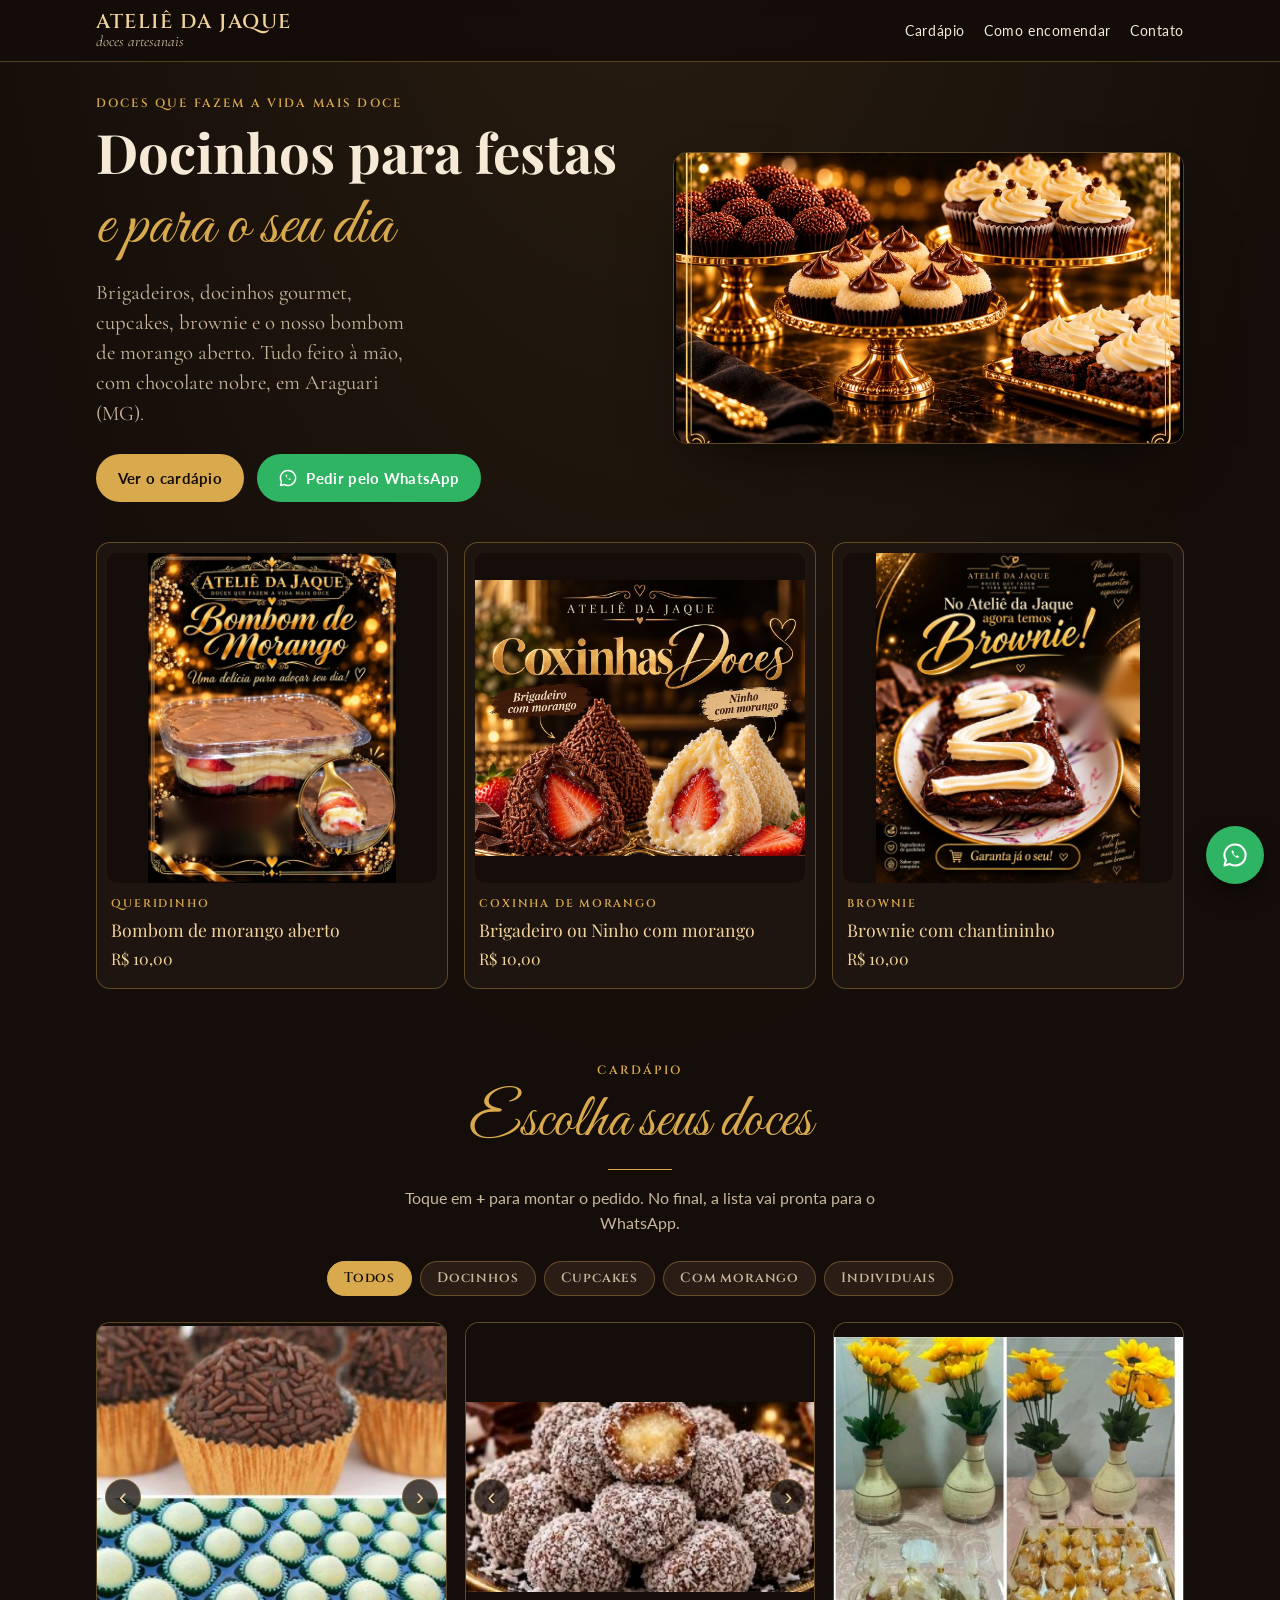
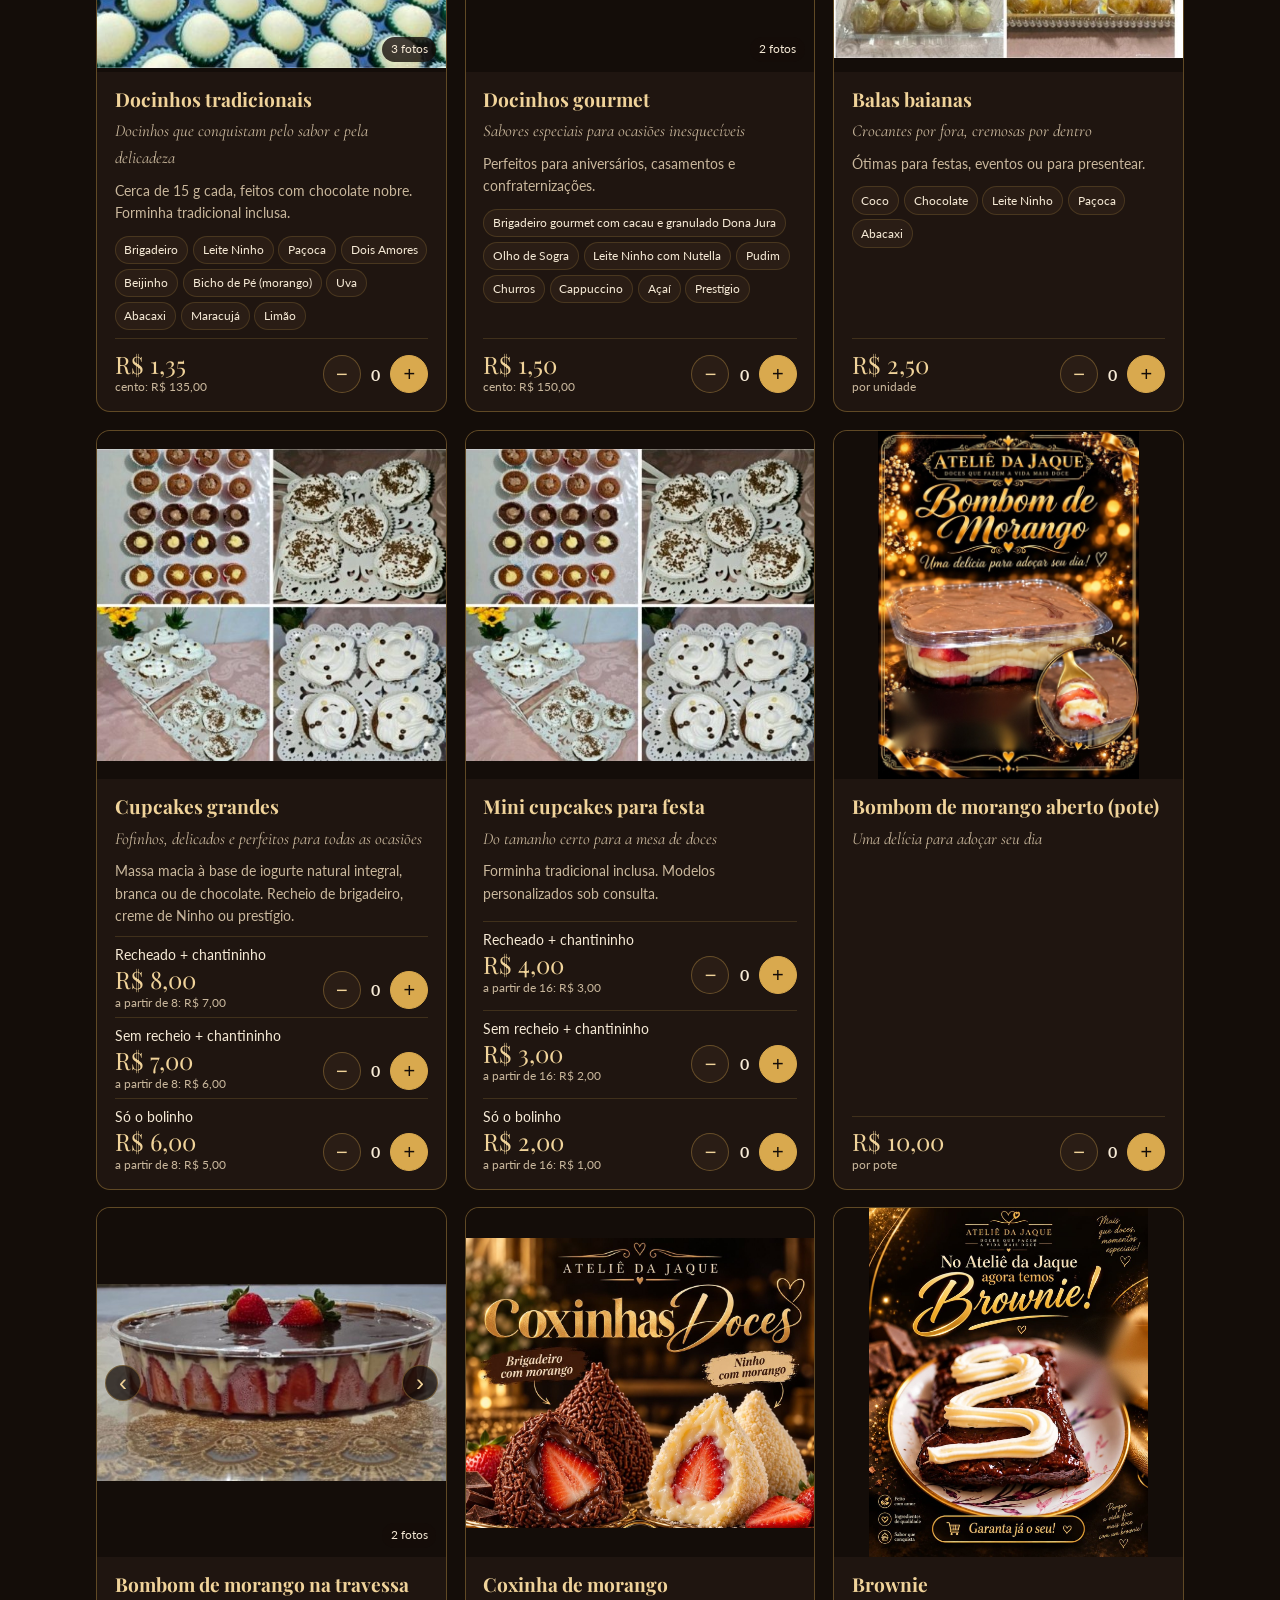
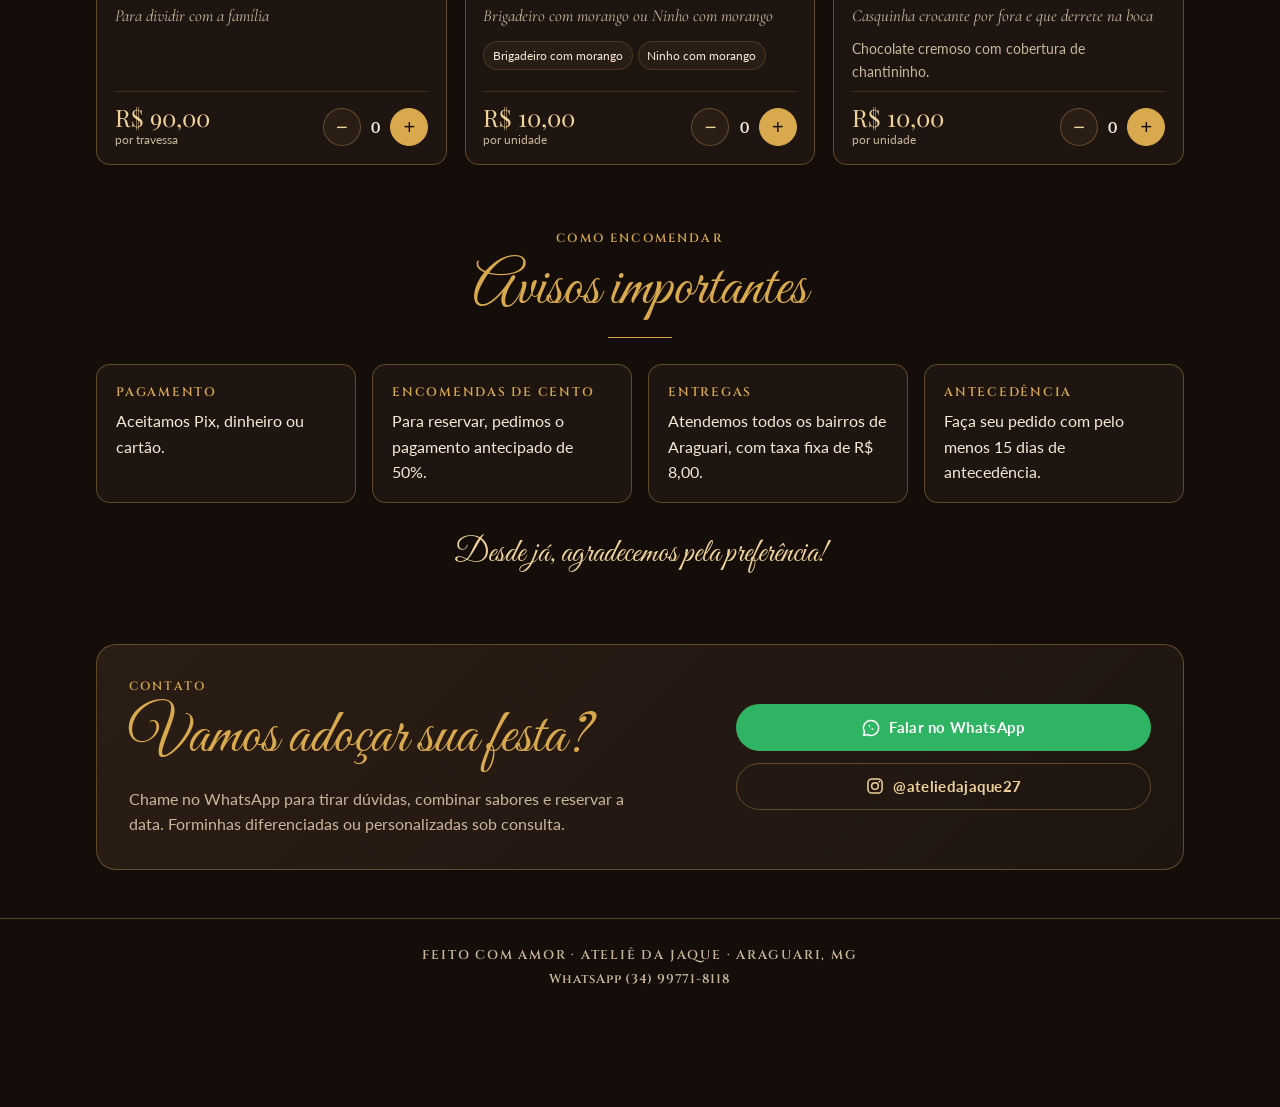
==== index.html @ 1ba399cf "Tira os preços das artes e usa letras no estilo do cardápio Co-Authored-By: Claude Opus 5.5 <noreply" ====
<!doctype html>
<html lang="pt-BR">
<head>
<meta charset="utf-8">
<meta name="viewport" content="width=device-width, initial-scale=1, viewport-fit=cover">
<title>Ateliê da Jaque | Docinhos para festa em Araguari, cupcakes e bombom de morango</title>
<meta name="claude:viewport-fit-sides" content="cover">
<meta name="description" content="Ateliê da Jaque, em Araguari (MG): docinhos para festas e individuais, docinhos gourmet, cupcakes, brownie, coxinha de morango e bombom de morango aberto. Veja o cardápio com preços e encomende pelo WhatsApp.">
<meta name="keywords" content="docinhos para festa, brigadeiro, docinhos gourmet, cupcake, brownie, bombom de morango aberto, coxinha de morango, bala baiana, encomenda de doces, doces Araguari, docinhos Araguari, confeitaria Araguari">
<meta name="theme-color" content="#140d09">
<link rel="canonical" href="https://ateliedajaque.github.io/">
<meta property="og:type" content="website">
<meta property="og:locale" content="pt_BR">
<meta property="og:site_name" content="Ateliê da Jaque">
<meta property="og:title" content="Ateliê da Jaque · Doces que fazem a vida mais doce">
<meta property="og:description" content="Docinhos para festas, cupcakes, brownie e bombom de morango aberto. Veja o cardápio e peça pelo WhatsApp.">
<meta property="og:url" content="https://ateliedajaque.github.io/">
<meta property="og:image" content="https://ateliedajaque.github.io/img/og-ateliedajaque.jpg">
<meta property="og:image:width" content="1200">
<meta property="og:image:height" content="630">
<meta name="twitter:card" content="summary_large_image">
<script type="application/ld+json">
{
  "@context": "https://schema.org",
  "@type": "Bakery",
  "name": "Ateliê da Jaque",
  "slogan": "Doces que fazem a vida mais doce",
  "description": "Docinhos para festas e individuais, cupcakes, brownie, coxinha de morango e bombom de morango aberto.",
  "url": "https://ateliedajaque.github.io/",
  "image": "https://ateliedajaque.github.io/img/og-ateliedajaque.jpg",
  "sameAs": ["https://www.instagram.com/ateliedajaque27/"],
  "priceRange": "R$",
  "paymentAccepted": "Pix, dinheiro, cartão",
  "servesCuisine": "Confeitaria",
  "telephone": "+55 34 99771-8118",
  "address": { "@type": "PostalAddress", "addressLocality": "Araguari", "addressRegion": "MG", "addressCountry": "BR" },
  "areaServed": "Araguari - MG",
  "hasMenu": "https://ateliedajaque.github.io/#cardapio"
}
</script>
<link rel="preconnect" href="https://fonts.googleapis.com">
<link rel="preconnect" href="https://fonts.gstatic.com" crossorigin>
<link rel="stylesheet" href="https://fonts.googleapis.com/css2?family=Cinzel:wght@500;600;700&family=Great+Vibes&family=Playfair+Display:wght@600;700&family=Cormorant+Garamond:ital,wght@0,500;1,500&family=Lato:wght@400;700&display=swap">
<link rel="stylesheet" href="css/estilo.css">
</head>
<body>

<header class="topo">
  <div class="topo-in">
    <a class="marca" href="#inicio" aria-label="Ateliê da Jaque, início">
      <span class="marca-nome">Ateliê da Jaque</span>
      <span class="marca-sub">doces artesanais</span>
    </a>
    <nav class="menu" aria-label="Principal">
      <a href="#cardapio">Cardápio</a>
      <a href="#como-encomendar">Como encomendar</a>
      <a href="#contato">Contato</a>
    </nav>
  </div>
</header>

<main id="inicio">

  <section class="hero">
    <img class="hero-foto" src="img/hero-mesa-doces.jpg" alt="Mesa de doces com brigadeiros, docinhos de Ninho com Nutella, cupcakes e brownies" width="1000" height="570">
    <div class="hero-texto">
      <p class="sobre-titulo">Doces que fazem a vida mais doce</p>
      <h1>Docinhos para festas <span class="script">e para o seu dia</span></h1>
      <p class="hero-lead">Brigadeiros, docinhos gourmet, cupcakes, brownie e o nosso bombom de morango aberto. Tudo feito à mão, com chocolate nobre, em Araguari (MG).</p>
      <div class="acoes">
        <a class="btn btn-ouro" href="#cardapio">Ver o cardápio</a>
        <a class="btn btn-zap js-zap" href="#contato" data-msg="Olá, Jaque! Vim pelo site e quero fazer uma encomenda.">
          <svg aria-hidden="true" viewBox="0 0 24 24" class="ic"><path d="M12 3a9 9 0 0 0-7.8 13.5L3 21l4.6-1.2A9 9 0 1 0 12 3Z" fill="none" stroke="currentColor" stroke-width="1.8" stroke-linejoin="round"/><path d="M9 8.5c.3 2.6 2.6 5.2 5.4 6l1.2-1.2-1.8-1-1 .8c-1-.5-1.9-1.4-2.4-2.4l.8-1-1-1.8L9 8.5Z" fill="currentColor"/></svg>
          Pedir pelo WhatsApp
        </a>
      </div>
    </div>
  </section>

  <section class="destaques" aria-label="Destaques">
    <a class="destaque" href="#p-bombom-morango-pote">
      <img src="img/cardapio/bombom-pote.jpg" alt="Bombom de morango aberto no pote" loading="lazy" width="1080" height="1439">
      <span class="destaque-tag">Queridinho</span>
      <span class="destaque-nome">Bombom de morango aberto</span>
      <span class="destaque-preco">R$ 10,00</span>
    </a>
    <a class="destaque" href="#p-coxinha-doce">
      <img src="img/cardapio/coxinhas.jpg" alt="Coxinhas de morango de brigadeiro e de Ninho" loading="lazy" width="1100" height="1375">
      <span class="destaque-tag">Coxinha de morango</span>
      <span class="destaque-nome">Brigadeiro ou Ninho com morango</span>
      <span class="destaque-preco">R$ 10,00</span>
    </a>
    <a class="destaque" href="#p-brownie">
      <img src="img/cardapio/brownie.jpg" alt="Brownie com cobertura de chantininho" loading="lazy" width="1122" height="1402">
      <span class="destaque-tag">Brownie</span>
      <span class="destaque-nome">Brownie com chantininho</span>
      <span class="destaque-preco">R$ 10,00</span>
    </a>
  </section>

  <section class="secao" id="cardapio" aria-labelledby="t-cardapio">
    <div class="secao-cab">
      <p class="sobre-titulo">Cardápio</p>
      <h2 id="t-cardapio">Escolha seus doces</h2>
      <p class="secao-lead">Toque em <b>+</b> para montar o pedido. No final, a lista vai pronta para o WhatsApp.</p>
    </div>
    <div class="filtros" role="tablist" aria-label="Categorias do cardápio" id="filtros"></div>
    <div class="grade" id="grade">
      <noscript><p>Ative o JavaScript para ver o cardápio, ou chame a gente no Instagram @ateliedajaque27.</p></noscript>
    </div>
  </section>

  <section class="secao secao-avisos" id="como-encomendar" aria-labelledby="t-avisos">
    <div class="secao-cab">
      <p class="sobre-titulo">Como encomendar</p>
      <h2 id="t-avisos">Avisos importantes</h2>
    </div>
    <dl class="avisos" id="avisos"></dl>
    <p class="obrigado">Desde já, agradecemos pela preferência!</p>
  </section>

  <section class="secao secao-contato" id="contato" aria-labelledby="t-contato">
    <div class="contato-in">
      <div>
        <p class="sobre-titulo">Contato</p>
        <h2 id="t-contato">Vamos adoçar sua festa?</h2>
        <p class="secao-lead">Chame no WhatsApp para tirar dúvidas, combinar sabores e reservar a data. Forminhas diferenciadas ou personalizadas sob consulta.</p>
      </div>
      <div class="contato-botoes">
        <a class="btn btn-zap js-zap" href="#contato" data-msg="Olá, Jaque! Vim pelo site e gostaria de mais informações.">
          <svg aria-hidden="true" viewBox="0 0 24 24" class="ic"><path d="M12 3a9 9 0 0 0-7.8 13.5L3 21l4.6-1.2A9 9 0 1 0 12 3Z" fill="none" stroke="currentColor" stroke-width="1.8" stroke-linejoin="round"/><path d="M9 8.5c.3 2.6 2.6 5.2 5.4 6l1.2-1.2-1.8-1-1 .8c-1-.5-1.9-1.4-2.4-2.4l.8-1-1-1.8L9 8.5Z" fill="currentColor"/></svg>
          Falar no WhatsApp
        </a>
        <a class="btn btn-linha" href="https://www.instagram.com/ateliedajaque27/" target="_blank" rel="noopener">
          <svg aria-hidden="true" viewBox="0 0 24 24" class="ic"><rect x="3.5" y="3.5" width="17" height="17" rx="5" fill="none" stroke="currentColor" stroke-width="1.8"/><circle cx="12" cy="12" r="4" fill="none" stroke="currentColor" stroke-width="1.8"/><circle cx="17.2" cy="6.8" r="1.1" fill="currentColor"/></svg>
          @ateliedajaque27
        </a>
      </div>
    </div>
  </section>

</main>

<footer class="rodape">
  <p>Feito com amor · Ateliê da Jaque · Araguari, MG</p>
  <p class="rodape-zap">WhatsApp (34) 99771-8118</p>
</footer>

<!-- Barra do pedido -->
<div class="sacola" id="sacola" hidden>
  <button class="sacola-resumo" id="sacola-abrir" type="button" aria-expanded="false" aria-controls="sacola-painel">
    <span id="sacola-qtd">0 itens</span>
    <span class="sacola-total" id="sacola-total">R$ 0,00</span>
    <span class="sacola-ver">Ver pedido</span>
  </button>
  <div class="sacola-painel" id="sacola-painel" hidden>
    <ul class="sacola-lista" id="sacola-lista"></ul>
    <label class="campo" for="pedido-data">Data da festa ou da entrega
      <input id="pedido-data" type="date">
    </label>
    <label class="campo" for="pedido-obs">Sabores e observações
      <textarea id="pedido-obs" rows="3" placeholder="Ex.: 50 brigadeiros e 50 beijinhos, entrega no bairro..."></textarea>
    </label>
    <label class="check" for="pedido-entrega"><input id="pedido-entrega" type="checkbox" checked> Quero entrega (taxa fixa de R$ 8,00)</label>
    <p class="sacola-nota">Valor estimado. A Jaque confirma o total e a data pelo WhatsApp.</p>
    <div class="sacola-acoes">
      <button class="btn btn-linha" id="sacola-limpar" type="button">Limpar</button>
      <a class="btn btn-zap" id="sacola-enviar" href="#contato" target="_blank" rel="noopener">Enviar pedido no WhatsApp</a>
    </div>
  </div>
</div>

<a class="zap-flutuante js-zap" href="#contato" data-msg="Olá, Jaque! Vim pelo site." aria-label="Falar no WhatsApp">
  <svg aria-hidden="true" viewBox="0 0 24 24"><path d="M12 3a9 9 0 0 0-7.8 13.5L3 21l4.6-1.2A9 9 0 1 0 12 3Z" fill="none" stroke="currentColor" stroke-width="1.8" stroke-linejoin="round"/><path d="M9 8.5c.3 2.6 2.6 5.2 5.4 6l1.2-1.2-1.8-1-1 .8c-1-.5-1.9-1.4-2.4-2.4l.8-1-1-1.8L9 8.5Z" fill="currentColor"/></svg>
</a>

<script src="js/cardapio.js"></script>
<script src="js/app.js"></script>
</body>
</html>
---- css/estilo.css ----
/* Ateliê da Jaque
   Layout: vitrine escura de confeitaria, ouro sobre chocolate, como o cardápio impresso.
   Visual único (escuro) por escolha da marca. */
:root {
  --chocolate: #140d09;
  --cacau: #1f1510;
  --cacau-2: #2a1d15;
  --ouro: #d9a94e;
  --ouro-claro: #f0d39a;
  --creme: #f6ead6;
  --creme-2: #c9b79c;
  --linha: rgba(217, 169, 78, .35);
  --zap: #2fb463;
  --zap-escuro: #0e3b20;

  --f-titulo: "Playfair Display", Georgia, "Times New Roman", serif;
  --f-frase: "Cormorant Garamond", Georgia, serif;
  --f-texto: "Lato", "Segoe UI", system-ui, sans-serif;
  --f-marca: "Cinzel", "Times New Roman", serif;
  --f-script: "Great Vibes", "Brush Script MT", cursive;

  --raio: 14px;
  --largura: 1120px;
  color-scheme: dark;
}

* { box-sizing: border-box; }
[hidden] { display: none !important; }
html { scroll-behavior: smooth; scroll-padding-top: 76px; }
@media (prefers-reduced-motion: reduce) { html { scroll-behavior: auto; } * { transition: none !important; } }

body {
  margin: 0;
  background: var(--chocolate);
  background-image: radial-gradient(ellipse 80% 50% at 50% -10%, rgba(217,169,78,.12), transparent 70%);
  color: var(--creme);
  font-family: var(--f-texto);
  font-size: 16px;
  line-height: 1.6;
  padding-bottom: 90px;
}
img { max-width: 100%; height: auto; display: block; }
a { color: var(--ouro-claro); }
:focus-visible { outline: 2px solid var(--ouro); outline-offset: 3px; border-radius: 6px; }
h1, h2, h3 { font-family: var(--f-titulo); font-weight: 700; line-height: 1.15; text-wrap: balance; margin: 0; color: var(--creme); }

.sobre-titulo {
  margin: 0 0 .5rem;
  font-size: .75rem; font-weight: 700; letter-spacing: .18em; text-transform: uppercase;
  color: var(--ouro);
}

/* topo */
body::before { content: ""; position: fixed; inset: 0 0 auto; height: env(safe-area-inset-top, 0px); z-index: 30; background: var(--chocolate); }
.topo {
  position: sticky; top: env(safe-area-inset-top, 0px); z-index: 20;
  background: rgba(20, 13, 9, .92);
  backdrop-filter: blur(8px);
  border-bottom: 1px solid var(--linha);
}
.topo-in {
  max-width: var(--largura); margin: 0 auto;
  padding-block: .7rem;
  padding-left: max(16px, env(safe-area-inset-left, 0px));
  padding-right: max(16px, env(safe-area-inset-right, 0px));
  display: flex; align-items: center; justify-content: space-between; gap: 1rem; flex-wrap: wrap;
}
.marca { text-decoration: none; display: flex; flex-direction: column; line-height: 1.1; }
.marca-nome { font-family: var(--f-marca); font-weight: 600; font-size: 1.25rem; color: var(--ouro-claro); letter-spacing: .08em; text-transform: uppercase; }
.marca-sub { font-family: var(--f-frase); font-style: italic; font-size: .95rem; color: var(--creme-2); }
.menu { display: flex; gap: 1.2rem; flex-wrap: wrap; }
.menu a { color: var(--creme); text-decoration: none; font-size: .9rem; letter-spacing: .04em; }
.menu a:hover { color: var(--ouro); }
@media (max-width: 560px) { .menu a[href="#como-encomendar"] { display: none; } }

/* hero */
.hero {
  max-width: var(--largura); margin: 0 auto;
  padding-block: 2rem 1rem;
  padding-left: max(16px, env(safe-area-inset-left, 0px));
  padding-right: max(16px, env(safe-area-inset-right, 0px));
  display: grid; grid-template-columns: 1.05fr 1fr; gap: 2.5rem; align-items: center;
}
.hero-foto {
  width: 100%; height: auto;
  border-radius: var(--raio); border: 1px solid var(--linha);
  box-shadow: 0 30px 60px -30px rgba(0,0,0,.8);
  order: 2;
}
.hero-texto { min-width: 0; }
.hero h1 { font-size: clamp(2rem, 4.6vw, 3.4rem); margin-bottom: 1rem; }
.hero-lead { font-family: var(--f-frase); font-size: 1.3rem; line-height: 1.45; color: var(--creme-2); max-width: 32ch; margin: 0 0 1.6rem; }
.acoes { display: flex; gap: .8rem; flex-wrap: wrap; }
@media (max-width: 820px) {
  .hero { grid-template-columns: 1fr; gap: 1.4rem; padding-top: 1.2rem; }
  .hero-foto { order: 0; }
}

/* botões */
.btn {
  display: inline-flex; align-items: center; justify-content: center; gap: .5rem;
  padding: .8rem 1.3rem; border-radius: 999px;
  font: 700 .95rem/1 var(--f-texto); letter-spacing: .02em;
  text-decoration: none; cursor: pointer; border: 1px solid transparent;
  transition: transform .15s ease, background .15s ease;
}
.btn:hover { transform: translateY(-1px); }
.btn-ouro { background: var(--ouro); color: var(--chocolate); }
.btn-ouro:hover { background: var(--ouro-claro); }
.btn-zap { background: var(--zap); color: #fff; }
.btn-zap:hover { background: #38c56f; }
.btn-linha { background: transparent; color: var(--ouro-claro); border-color: var(--linha); }
.btn-linha:hover { border-color: var(--ouro); }
.ic { width: 20px; height: 20px; flex: none; }

/* destaques */
.destaques {
  max-width: var(--largura); margin: 0 auto;
  padding-block: 1.5rem;
  padding-left: max(16px, env(safe-area-inset-left, 0px));
  padding-right: max(16px, env(safe-area-inset-right, 0px));
  display: grid; grid-template-columns: repeat(3, 1fr); gap: 1rem;
}
.destaque {
  position: relative; display: grid; grid-template-rows: auto auto auto auto; gap: .15rem;
  text-decoration: none; color: var(--creme);
  background: var(--cacau); border: 1px solid var(--linha); border-radius: var(--raio);
  padding: .6rem .6rem 1rem; overflow: hidden;
}
.destaque img { width: 100%; aspect-ratio: 1 / 1; object-fit: contain; background: var(--chocolate); border-radius: 10px; margin-bottom: .6rem; }
.destaque-tag { font-size: .7rem; font-weight: 700; letter-spacing: .16em; text-transform: uppercase; color: var(--ouro); padding-inline: .3rem; }
.destaque-nome { font-family: var(--f-titulo); font-size: 1.1rem; padding-inline: .3rem; }
.destaque-preco { font-family: var(--f-titulo); color: var(--ouro-claro); padding-inline: .3rem; font-variant-numeric: tabular-nums; }
.destaque:hover { border-color: var(--ouro); }
@media (max-width: 760px) {
  .destaques { grid-template-columns: none; grid-auto-flow: column; grid-auto-columns: 78%; overflow-x: auto; scroll-snap-type: x mandatory; }
  .destaque { scroll-snap-align: start; }
}

/* seções */
.secao {
  max-width: var(--largura); margin: 0 auto;
  padding-block: 3rem 1rem;
  padding-left: max(16px, env(safe-area-inset-left, 0px));
  padding-right: max(16px, env(safe-area-inset-right, 0px));
}
.secao-cab { text-align: center; margin-bottom: 1.6rem; }
.secao h2 { font-size: clamp(1.7rem, 3.4vw, 2.4rem); }
.secao-cab h2::after { content: ""; display: block; width: 64px; height: 1px; margin: .9rem auto 0; background: var(--ouro); }
.secao-lead { color: var(--creme-2); max-width: 56ch; margin: .9rem auto 0; }

/* filtros */
.filtros { display: flex; gap: .5rem; flex-wrap: wrap; justify-content: center; margin-bottom: 1.6rem; }
.filtro {
  font: 700 .85rem/1 var(--f-texto); letter-spacing: .06em;
  padding: .6rem 1rem; border-radius: 999px; cursor: pointer;
  background: var(--cacau-2); color: var(--creme-2); border: 1px solid var(--linha);
}
.filtro[aria-selected="true"] { background: var(--ouro); color: var(--chocolate); border-color: var(--ouro); }

/* grade de produtos */
.grade { display: grid; grid-template-columns: repeat(auto-fill, minmax(min(100%, 300px), 1fr)); gap: 1.1rem; }
.produto {
  display: flex; flex-direction: column;
  background: var(--cacau); border: 1px solid var(--linha); border-radius: var(--raio);
  overflow: hidden; min-width: 0;
}
.produto-foto { position: relative; }
.galeria { display: flex; overflow-x: auto; scroll-snap-type: x mandatory; scrollbar-width: none; background: var(--chocolate); }
.galeria::-webkit-scrollbar { display: none; }
.galeria img { flex: 0 0 100%; width: 100%; aspect-ratio: 1 / 1; object-fit: contain; scroll-snap-align: center; }
.seta {
  position: absolute; top: 50%; transform: translateY(-50%);
  width: 36px; height: 36px; border-radius: 50%; border: 1px solid var(--linha);
  background: rgba(20,13,9,.75); color: var(--ouro-claro); font-size: 1.5rem; line-height: 1; cursor: pointer;
}
.seta-ant { left: .5rem; } .seta-prox { right: .5rem; }
.contador { position: absolute; bottom: .6rem; right: .6rem; background: rgba(20,13,9,.8); color: var(--creme); font-size: .72rem; padding: .2rem .55rem; border-radius: 999px; }
.selo {
  position: absolute; top: .7rem; left: .7rem;
  background: var(--ouro); color: var(--chocolate);
  font-size: .68rem; font-weight: 700; letter-spacing: .14em; text-transform: uppercase;
  padding: .3rem .6rem; border-radius: 999px;
}
.produto-corpo { padding: 1rem 1.1rem 1.1rem; display: flex; flex-direction: column; gap: .5rem; flex: 1; }
.produto h3 { font-size: 1.2rem; }
.produto-frase { font-family: var(--f-frase); font-style: italic; font-size: 1.05rem; color: var(--creme-2); margin: 0; }
.produto-info { font-size: .88rem; color: var(--creme-2); margin: 0; }
.sabores { display: flex; flex-wrap: wrap; gap: .3rem; margin: .2rem 0 0; padding: 0; list-style: none; }
.sabores li { font-size: .78rem; padding: .2rem .55rem; border-radius: 999px; background: var(--cacau-2); color: var(--creme); border: 1px solid rgba(217,169,78,.18); }
.produto-rodape { margin-top: auto; padding-top: .7rem; border-top: 1px solid rgba(217,169,78,.18); display: flex; align-items: flex-end; justify-content: space-between; gap: .8rem; }
.preco { font-family: var(--f-titulo); font-size: 1.5rem; color: var(--ouro-claro); font-variant-numeric: tabular-nums; line-height: 1.1; }
.preco small { display: block; font-family: var(--f-texto); font-size: .75rem; color: var(--creme-2); font-weight: 400; margin-top: .2rem; }
.qtd { display: flex; align-items: center; gap: .3rem; flex: none; }
.qtd button {
  width: 38px; height: 38px; border-radius: 50%;
  border: 1px solid var(--linha); background: var(--cacau-2); color: var(--ouro-claro);
  font-size: 1.25rem; line-height: 1; cursor: pointer;
}
.qtd button.mais { background: var(--ouro); color: var(--chocolate); border-color: var(--ouro); }
.qtd output { min-width: 2.2ch; text-align: center; font-weight: 700; font-variant-numeric: tabular-nums; }
.produto.no-pedido { border-color: var(--ouro); }

/* avisos */
.avisos { display: grid; grid-template-columns: repeat(auto-fit, minmax(min(100%, 230px), 1fr)); gap: 1rem; margin: 0; }
.aviso { background: var(--cacau); border: 1px solid var(--linha); border-radius: var(--raio); padding: 1.1rem 1.2rem; }
.aviso dt { font-size: .78rem; font-weight: 700; letter-spacing: .14em; text-transform: uppercase; color: var(--ouro); margin-bottom: .35rem; }
.aviso dd { margin: 0; color: var(--creme); }
.obrigado { text-align: center; font-family: var(--f-frase); font-style: italic; font-size: 1.25rem; color: var(--ouro-claro); margin: 1.6rem 0 0; }

/* contato */
.secao-contato { padding-block: 3rem; }
.contato-in {
  background: linear-gradient(135deg, var(--cacau-2), var(--cacau));
  border: 1px solid var(--linha); border-radius: calc(var(--raio) + 6px);
  padding: 2rem; display: grid; grid-template-columns: 1.4fr 1fr; gap: 1.6rem; align-items: center;
}
.contato-in .secao-lead { margin-left: 0; }
.contato-botoes { display: flex; flex-direction: column; gap: .7rem; }
@media (max-width: 720px) { .contato-in { grid-template-columns: 1fr; padding: 1.4rem; } }

.rodape { text-align: center; padding-block: 1.5rem; color: var(--creme-2); font-size: .8rem; letter-spacing: .14em; text-transform: uppercase; border-top: 1px solid var(--linha); }

/* botão flutuante */
.zap-flutuante {
  position: fixed; z-index: 25;
  right: calc(16px + env(safe-area-inset-right, 0px));
  bottom: calc(16px + env(safe-area-inset-bottom, 0px));
  width: 58px; height: 58px; border-radius: 50%;
  background: var(--zap); color: #fff; display: grid; place-items: center;
  box-shadow: 0 10px 25px -8px rgba(0,0,0,.7);
}
.zap-flutuante svg { width: 28px; height: 28px; }
body.tem-pedido .zap-flutuante { display: none; }

/* sacola / pedido */
.sacola {
  position: fixed; z-index: 26; left: 0; right: 0; bottom: 0;
  padding-left: max(12px, env(safe-area-inset-left, 0px));
  padding-right: max(12px, env(safe-area-inset-right, 0px));
  padding-bottom: calc(12px + env(safe-area-inset-bottom, 0px));
  pointer-events: none;
}
.sacola > * { pointer-events: auto; max-width: 560px; margin-inline: auto; }
.sacola-resumo {
  width: 100%; display: flex; align-items: center; gap: .8rem;
  padding: .9rem 1.2rem; border-radius: 999px; cursor: pointer;
  background: var(--ouro); color: var(--chocolate); border: 0;
  font: 700 .95rem/1 var(--f-texto); box-shadow: 0 14px 30px -10px rgba(0,0,0,.8);
}
.sacola-total { font-variant-numeric: tabular-nums; }
.sacola-ver { margin-left: auto; text-decoration: underline; }
.sacola-painel {
  margin-bottom: .6rem; background: var(--cacau-2); border: 1px solid var(--ouro);
  border-radius: var(--raio); padding: 1rem 1.1rem; max-height: 70vh; overflow: auto;
  display: flex; flex-direction: column; gap: .8rem;
}
.sacola { display: flex; flex-direction: column-reverse; }
.sacola-lista { list-style: none; margin: 0; padding: 0; display: flex; flex-direction: column; gap: .45rem; }
.sacola-lista li { display: flex; justify-content: space-between; gap: 1rem; font-size: .92rem; }
.sacola-lista li span:last-child { font-variant-numeric: tabular-nums; color: var(--ouro-claro); white-space: nowrap; }
.sacola-lista li.taxa { color: var(--creme-2); border-top: 1px dashed var(--linha); padding-top: .45rem; }
.campo { display: flex; flex-direction: column; gap: .3rem; font-size: .85rem; color: var(--creme-2); }
.campo input, .campo textarea {
  font: inherit; font-size: .95rem; color: var(--creme);
  background: var(--chocolate); border: 1px solid var(--linha); border-radius: 10px; padding: .6rem .7rem;
}
.check { display: flex; gap: .5rem; align-items: center; font-size: .9rem; }
.check input { accent-color: var(--ouro); width: 18px; height: 18px; }
.sacola-nota { margin: 0; font-size: .8rem; color: var(--creme-2); }
.sacola-acoes { display: flex; gap: .6rem; flex-wrap: wrap; }
.sacola-acoes .btn-zap { flex: 1; }
.variante { display: block; font-family: var(--f-texto); font-size: .85rem; color: var(--creme); margin-bottom: .2rem; }
.rodape p { margin: .2rem 0; } .rodape-zap { letter-spacing: .06em; text-transform: none; }

/* letras no estilo das artes do cardápio */
.sobre-titulo, .destaque-tag, .aviso dt, .selo, .rodape, .filtro { font-family: var(--f-marca); font-weight: 600; }
.hero h1 .script { display: block; font-family: var(--f-script); font-weight: 400; color: var(--ouro); font-size: 1.25em; line-height: 1.05; margin-top: .1em; }
.secao h2 { font-family: var(--f-script); font-weight: 400; color: var(--ouro); font-size: clamp(2.6rem, 6vw, 3.8rem); line-height: 1.1; }
.obrigado { font-family: var(--f-script); font-style: normal; font-size: 2rem; }
.destaque-nome, .produto h3 { color: var(--ouro-claro); }
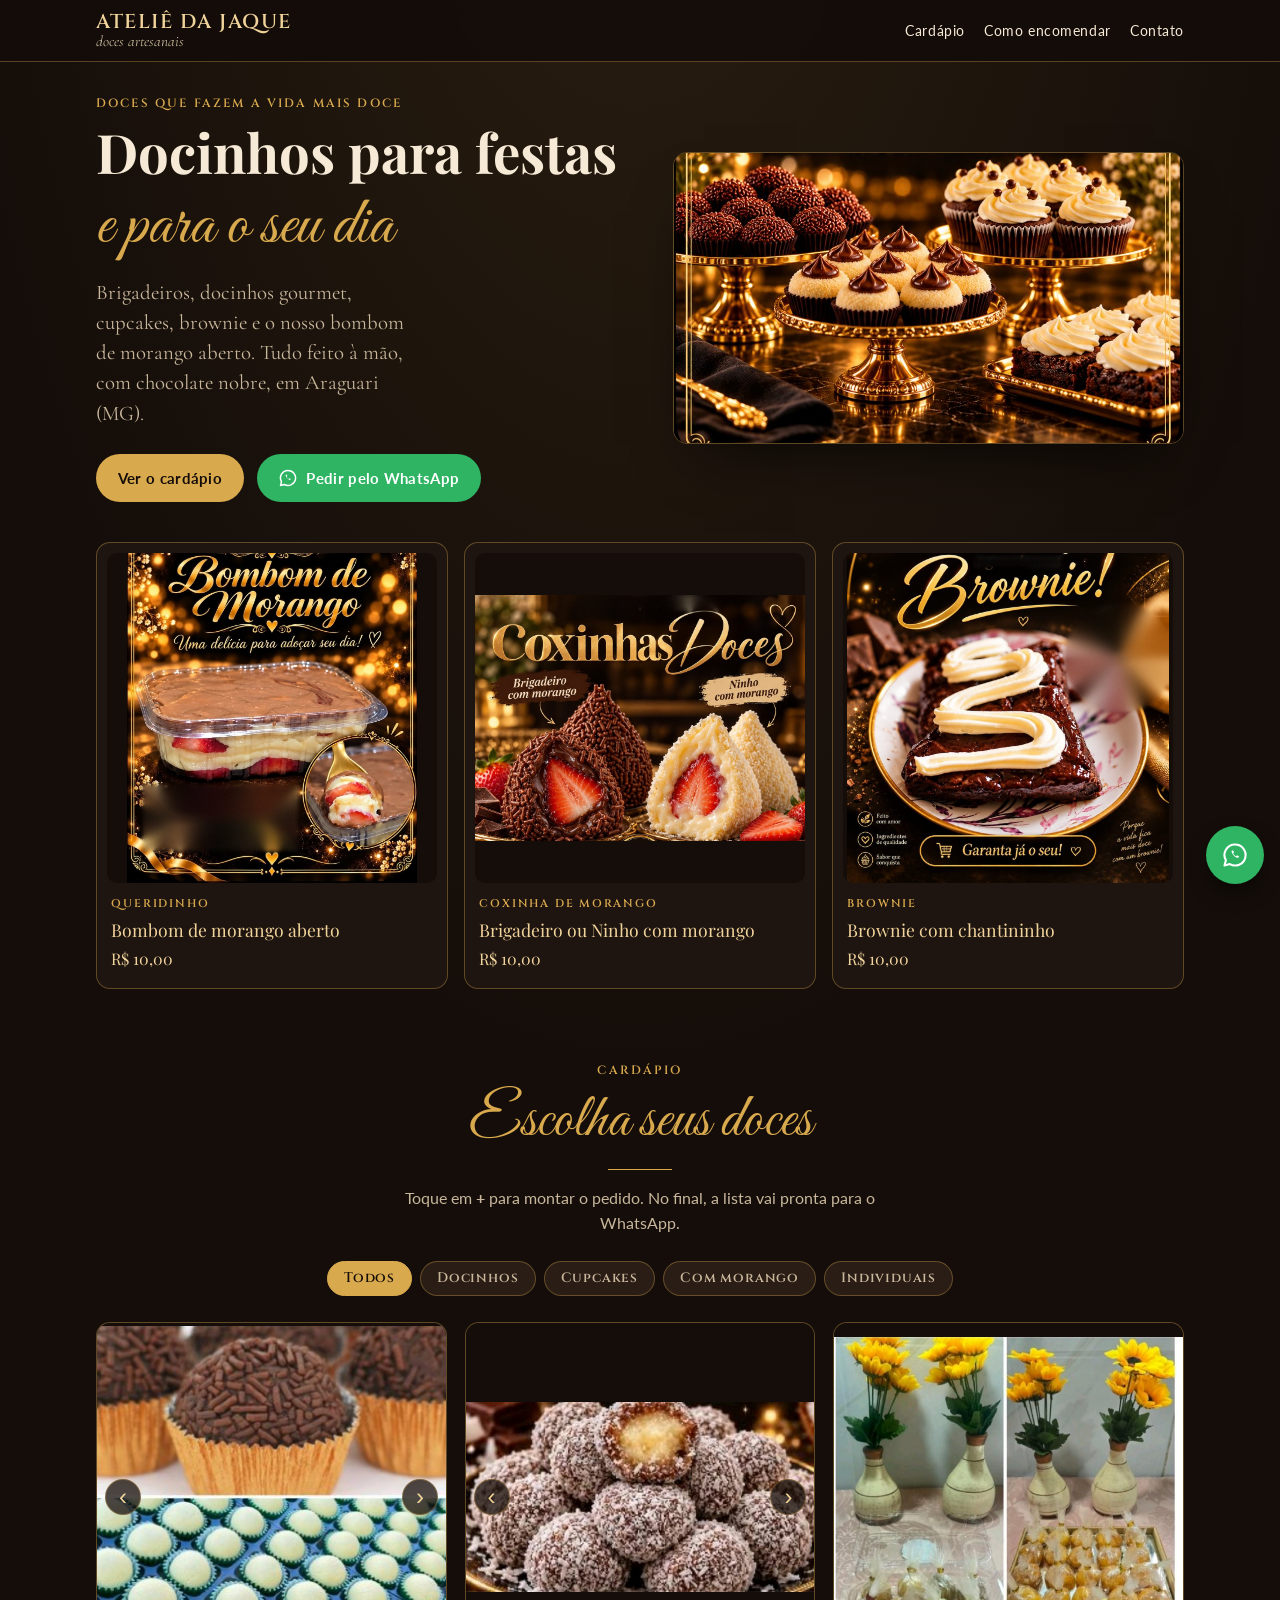
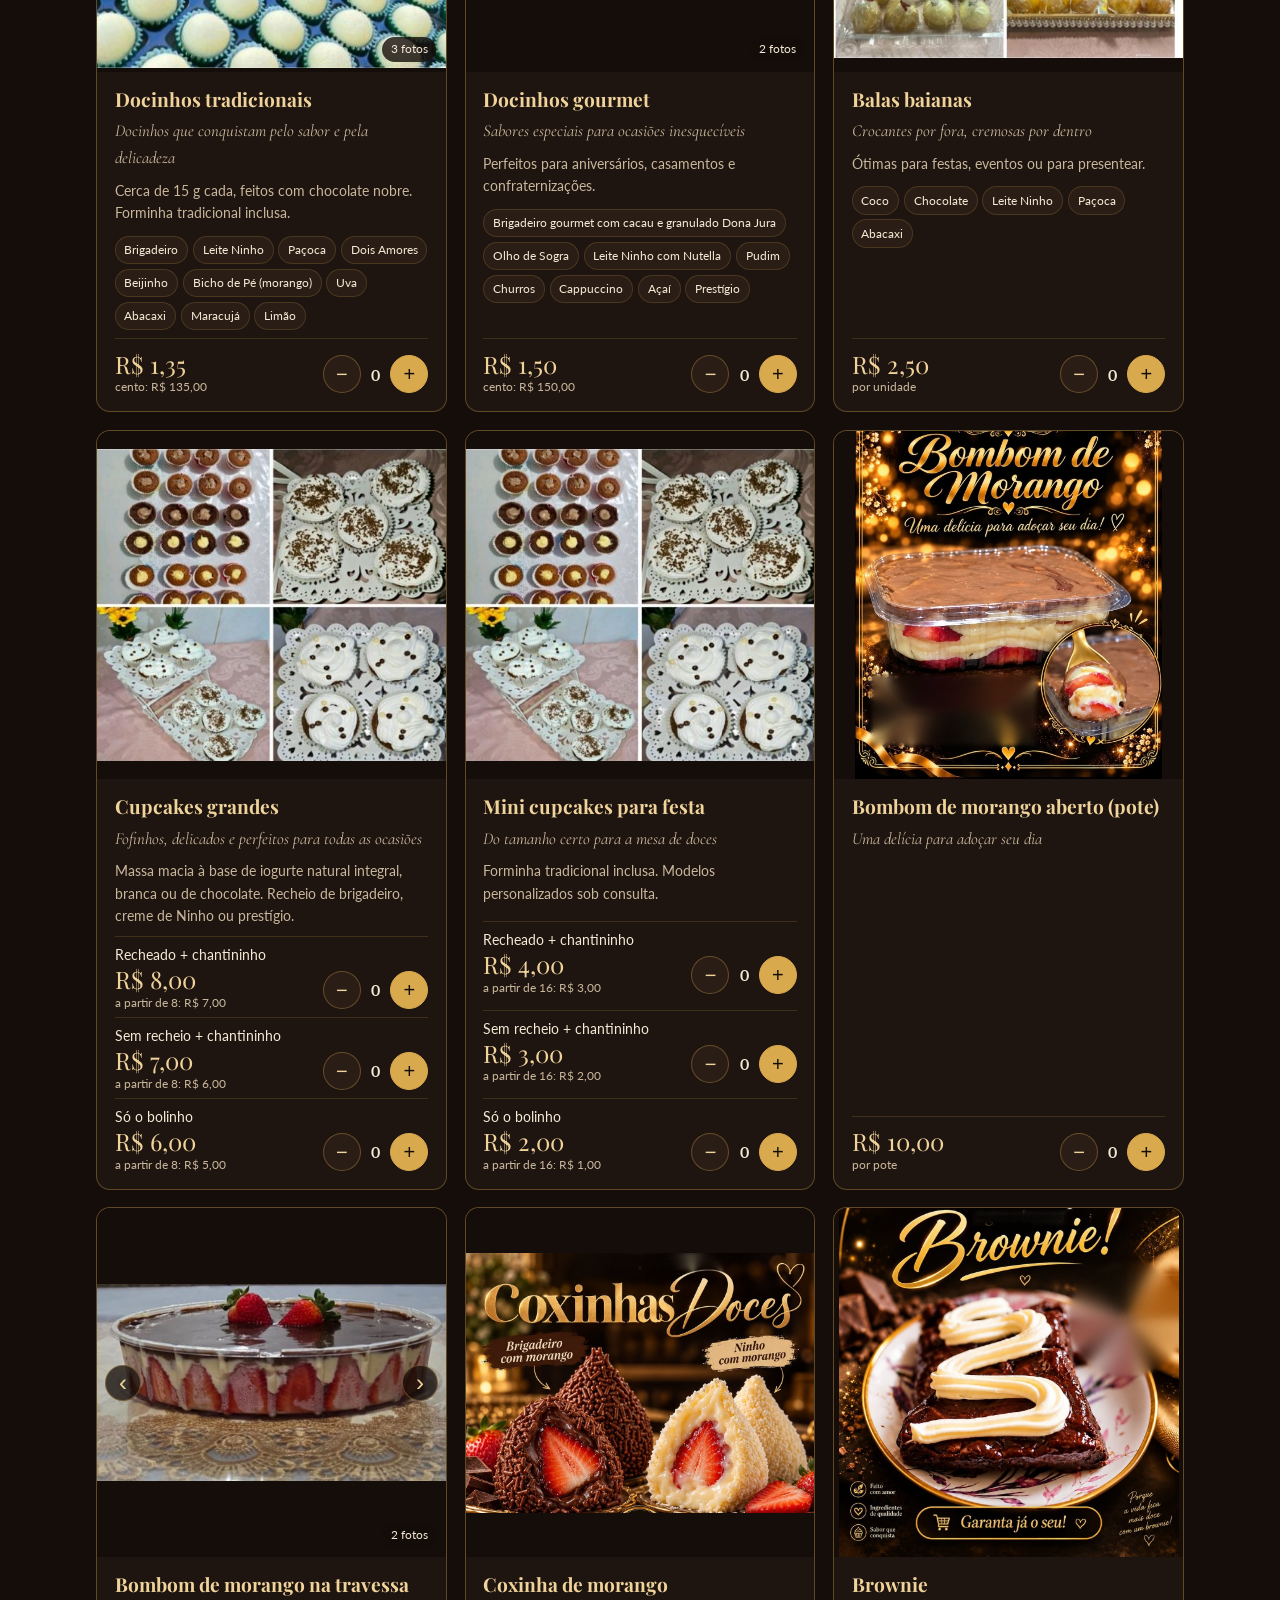
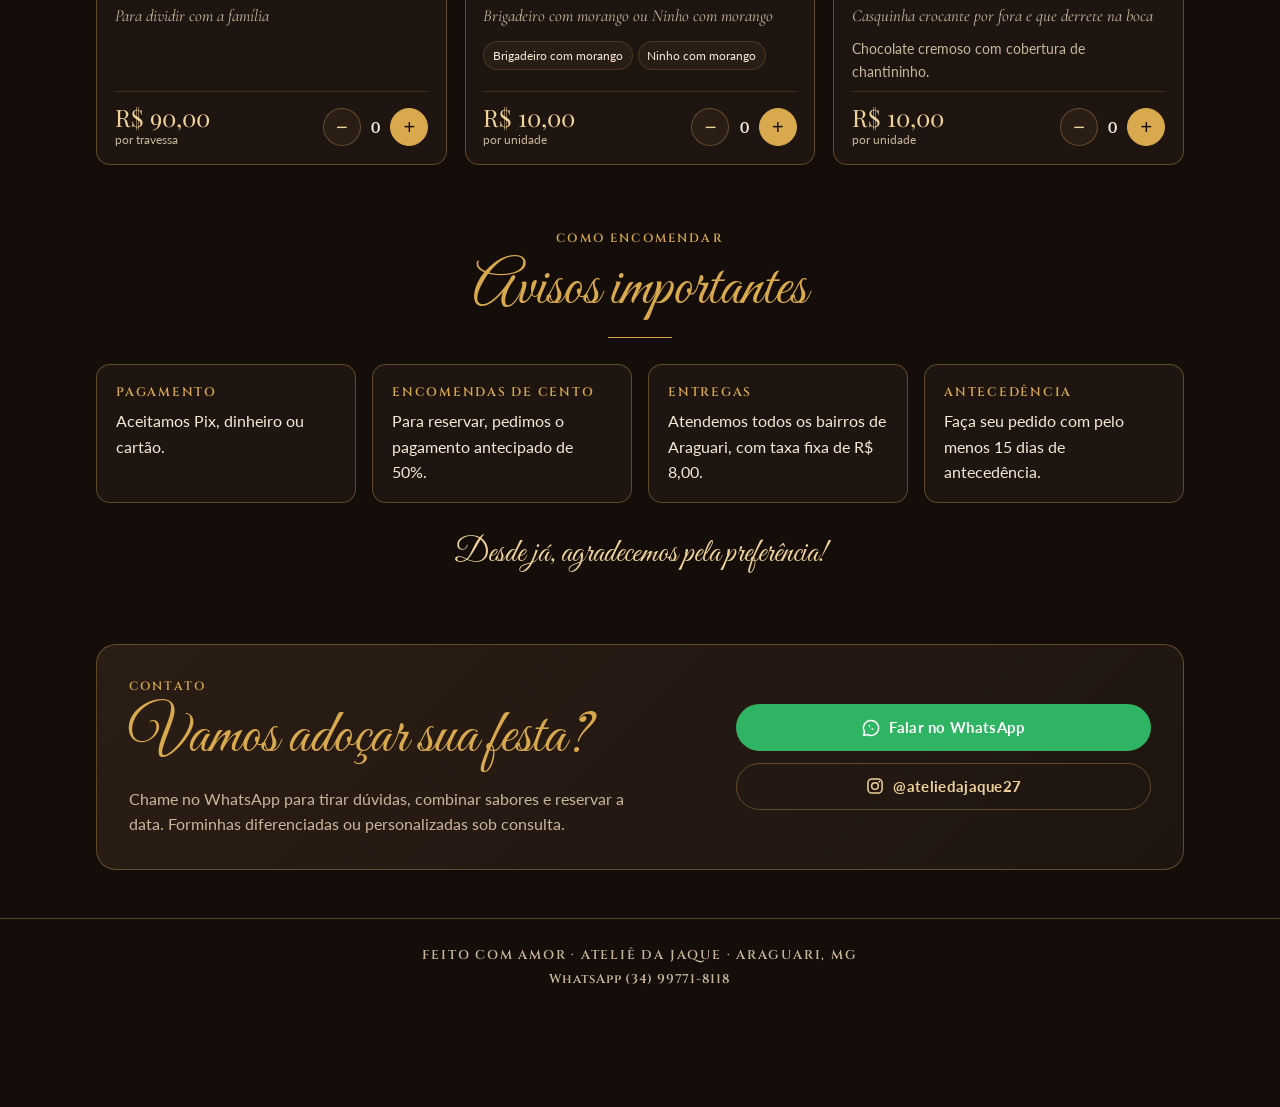
==== commit 205f0a51: "Tira os escritos da marca das artes e o 'agora temos' do brownie Co-Authored-By: Claude Opus 5.5 <no" ====
--- a/index.html
+++ b/index.html
@@ -79,19 +79,19 @@
 
   <section class="destaques" aria-label="Destaques">
     <a class="destaque" href="#p-bombom-morango-pote">
-      <img src="img/cardapio/bombom-pote.jpg" alt="Bombom de morango aberto no pote" loading="lazy" width="1080" height="1439">
+      <img src="img/cardapio/bombom-pote.jpg" alt="Bombom de morango aberto no pote" loading="lazy" width="1080" height="1231">
       <span class="destaque-tag">Queridinho</span>
       <span class="destaque-nome">Bombom de morango aberto</span>
       <span class="destaque-preco">R$ 10,00</span>
     </a>
     <a class="destaque" href="#p-coxinha-doce">
-      <img src="img/cardapio/coxinhas.jpg" alt="Coxinhas de morango de brigadeiro e de Ninho" loading="lazy" width="1100" height="1375">
+      <img src="img/cardapio/coxinhas.jpg" alt="Coxinhas de morango de brigadeiro e de Ninho" loading="lazy" width="1100" height="820">
       <span class="destaque-tag">Coxinha de morango</span>
       <span class="destaque-nome">Brigadeiro ou Ninho com morango</span>
       <span class="destaque-preco">R$ 10,00</span>
     </a>
     <a class="destaque" href="#p-brownie">
-      <img src="img/cardapio/brownie.jpg" alt="Brownie com cobertura de chantininho" loading="lazy" width="1122" height="1402">
+      <img src="img/cardapio/brownie.jpg" alt="Brownie com cobertura de chantininho" loading="lazy" width="1100" height="1129">
       <span class="destaque-tag">Brownie</span>
       <span class="destaque-nome">Brownie com chantininho</span>
       <span class="destaque-preco">R$ 10,00</span>
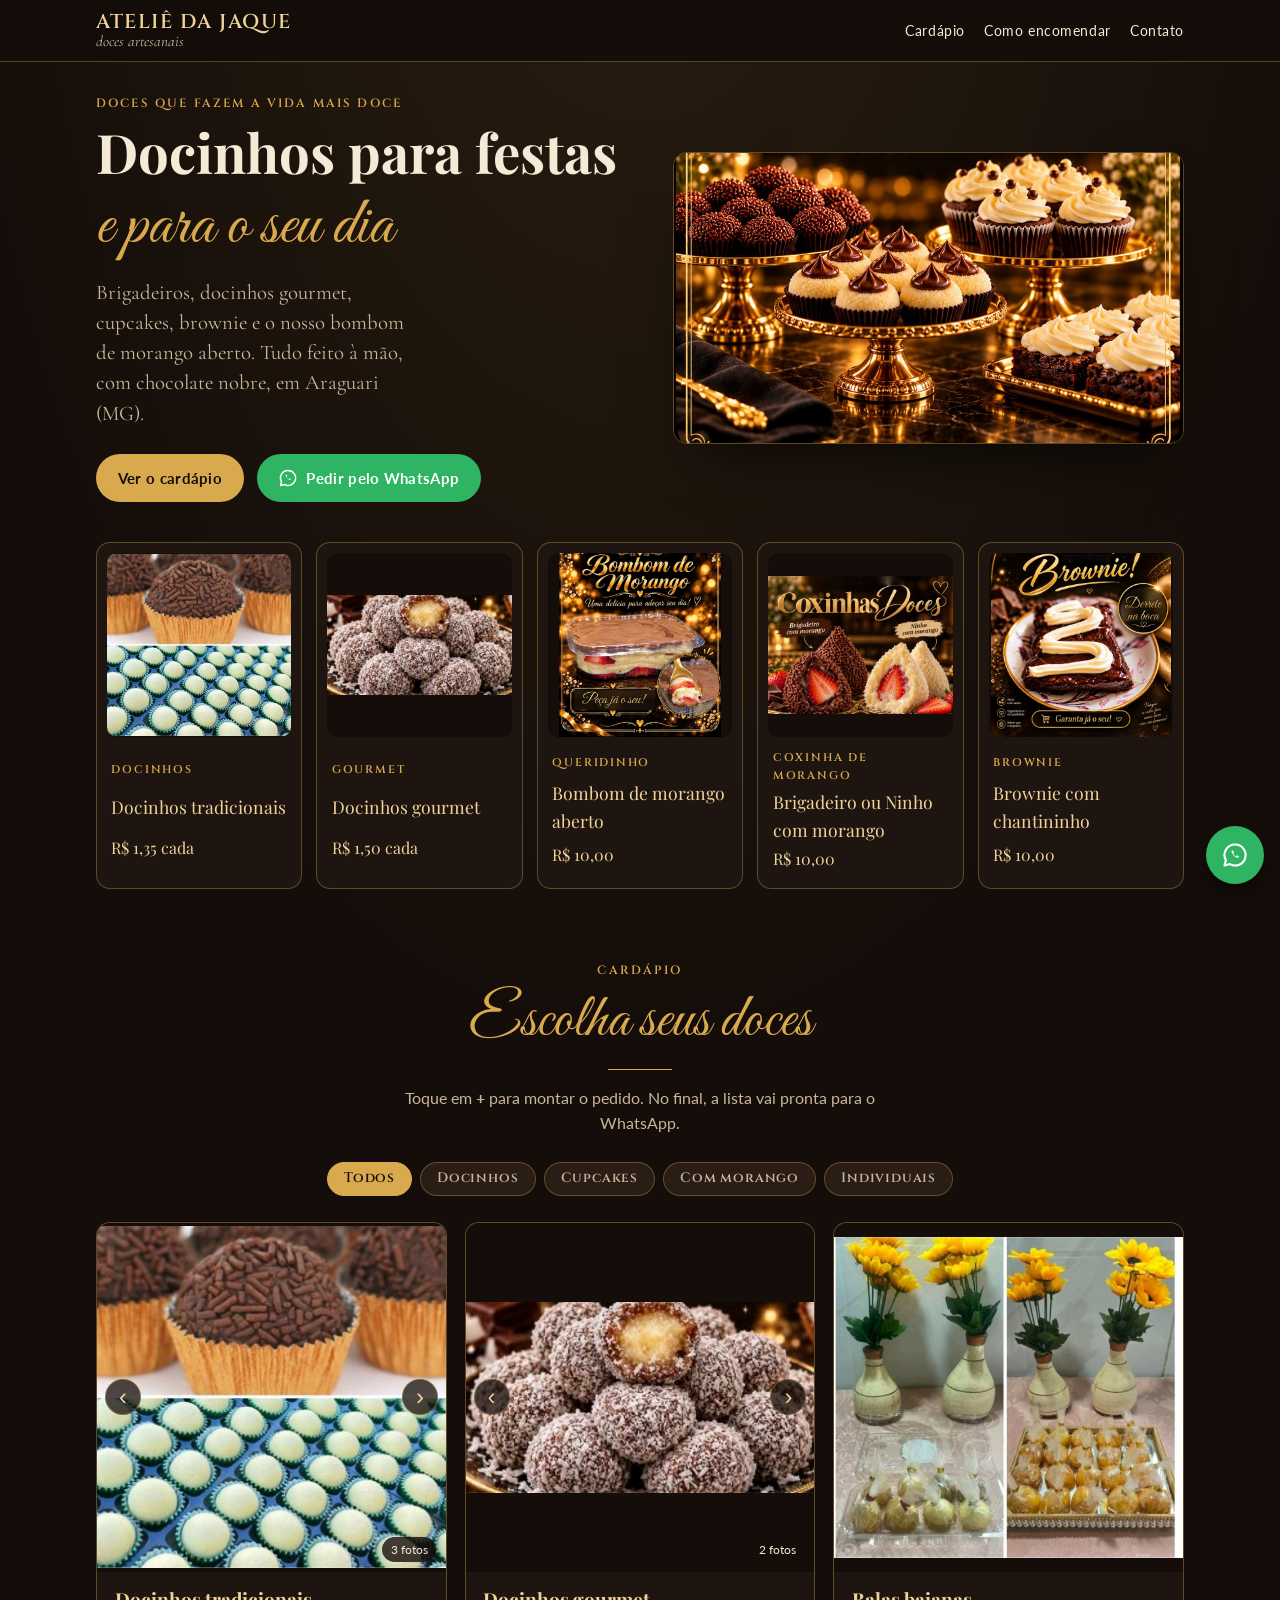
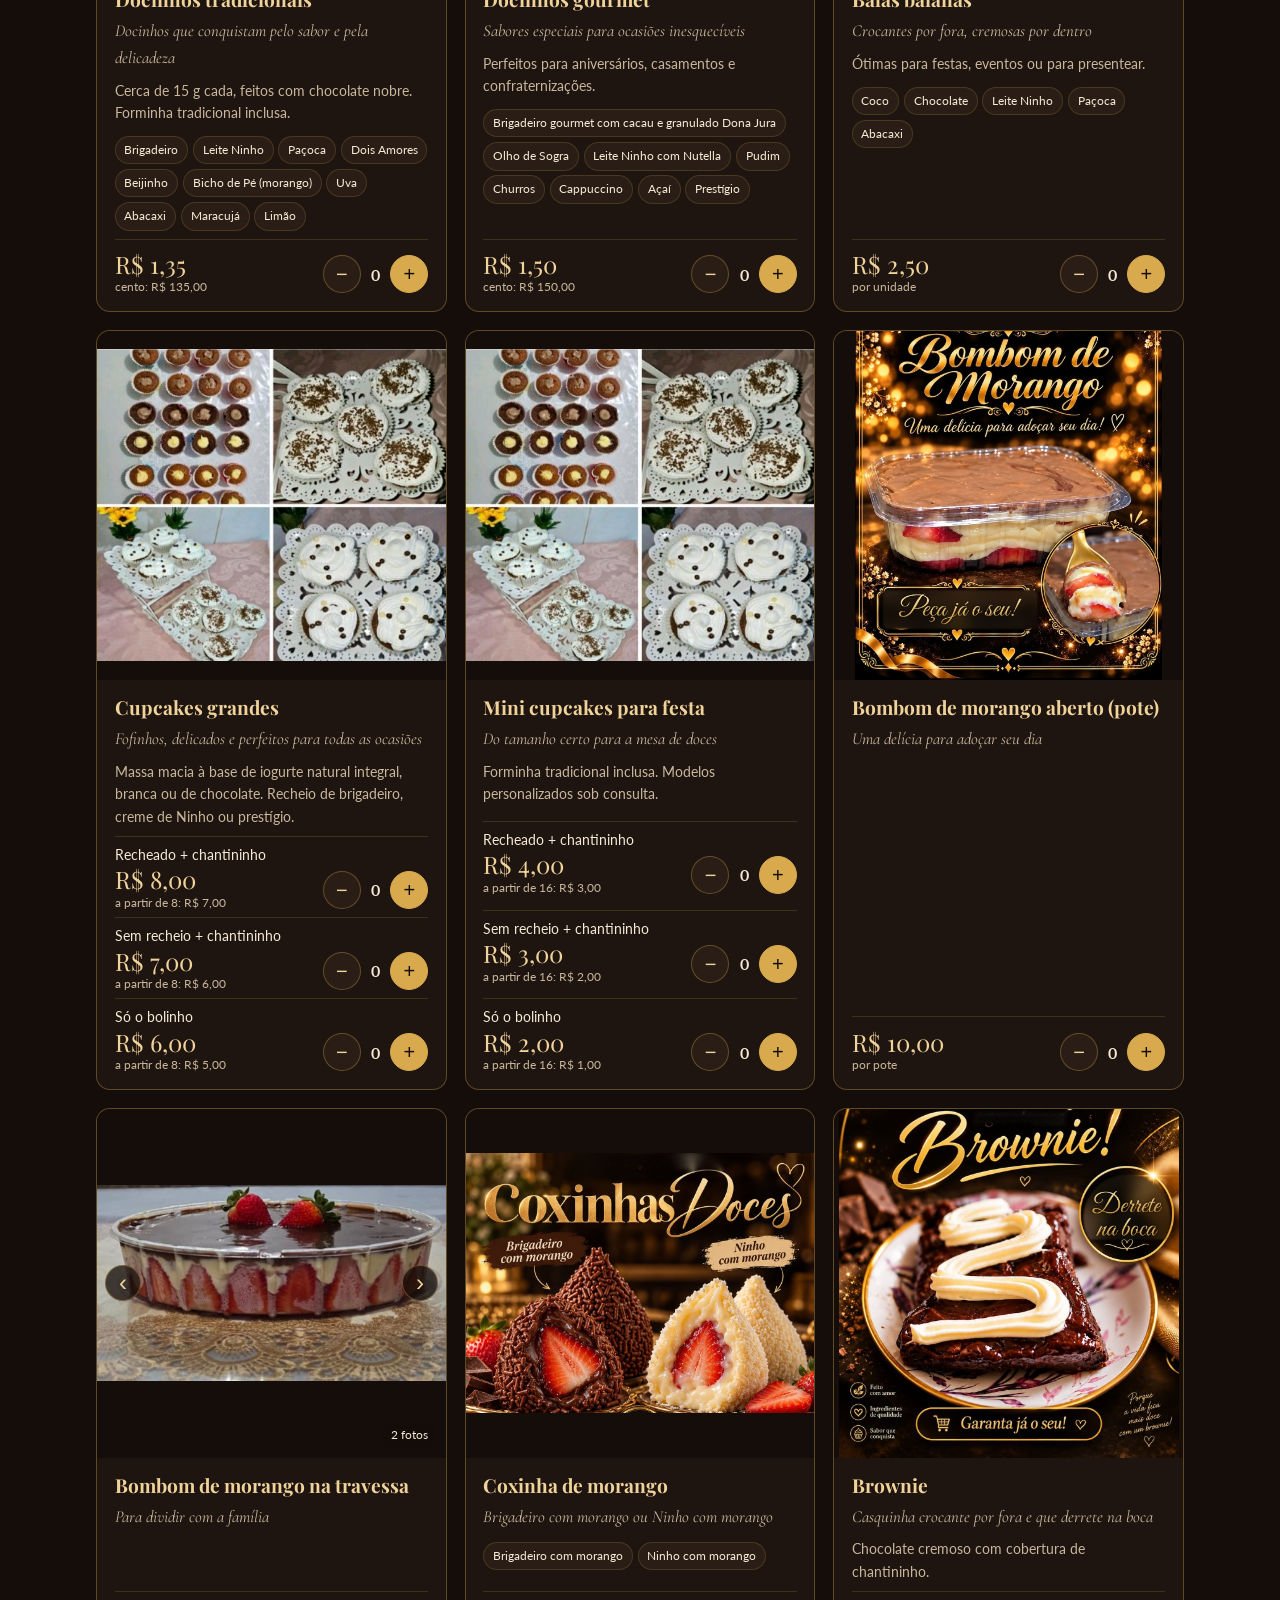
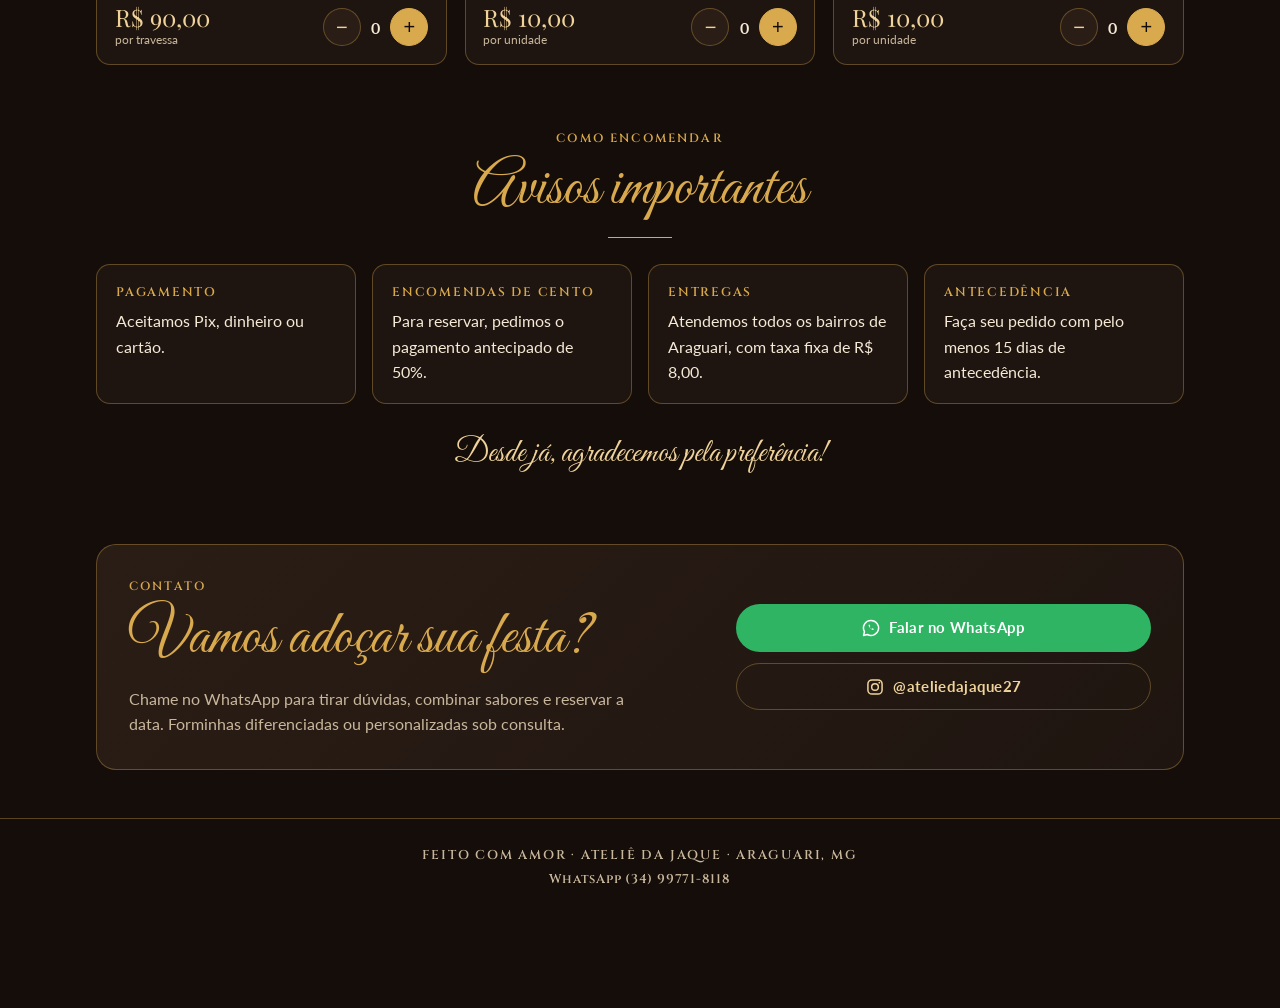
==== commit dd67fbad: "Artes sem embaçado e docinhos tradicionais e gourmet nos destaques Co-Authored-By: Claude Opus 5.5 <" ====
--- a/index.html
+++ b/index.html
@@ -78,6 +78,18 @@
   </section>
 
   <section class="destaques" aria-label="Destaques">
+    <a class="destaque" href="#p-docinho-tradicional">
+      <img src="img/cardapio/tradicionais-1.jpg" alt="Docinhos tradicionais: brigadeiros e beijinhos" loading="lazy" width="353" height="346">
+      <span class="destaque-tag">Docinhos</span>
+      <span class="destaque-nome">Docinhos tradicionais</span>
+      <span class="destaque-preco">R$ 1,35 cada</span>
+    </a>
+    <a class="destaque" href="#p-docinho-gourmet">
+      <img src="img/cardapio/gourmet-2.jpg" alt="Docinhos gourmet" loading="lazy" width="592" height="323">
+      <span class="destaque-tag">Gourmet</span>
+      <span class="destaque-nome">Docinhos gourmet</span>
+      <span class="destaque-preco">R$ 1,50 cada</span>
+    </a>
     <a class="destaque" href="#p-bombom-morango-pote">
       <img src="img/cardapio/bombom-pote.jpg" alt="Bombom de morango aberto no pote" loading="lazy" width="1080" height="1231">
       <span class="destaque-tag">Queridinho</span>
--- a/css/estilo.css
+++ b/css/estilo.css
@@ -119,8 +119,9 @@
   padding-block: 1.5rem;
   padding-left: max(16px, env(safe-area-inset-left, 0px));
   padding-right: max(16px, env(safe-area-inset-right, 0px));
-  display: grid; grid-template-columns: repeat(3, 1fr); gap: 1rem;
-}
+  display: grid; grid-template-columns: repeat(5, 1fr); gap: .9rem;
+}
+@media (max-width: 1000px) and (min-width: 761px) { .destaques { grid-template-columns: repeat(3, 1fr); } }
 .destaque {
   position: relative; display: grid; grid-template-rows: auto auto auto auto; gap: .15rem;
   text-decoration: none; color: var(--creme);
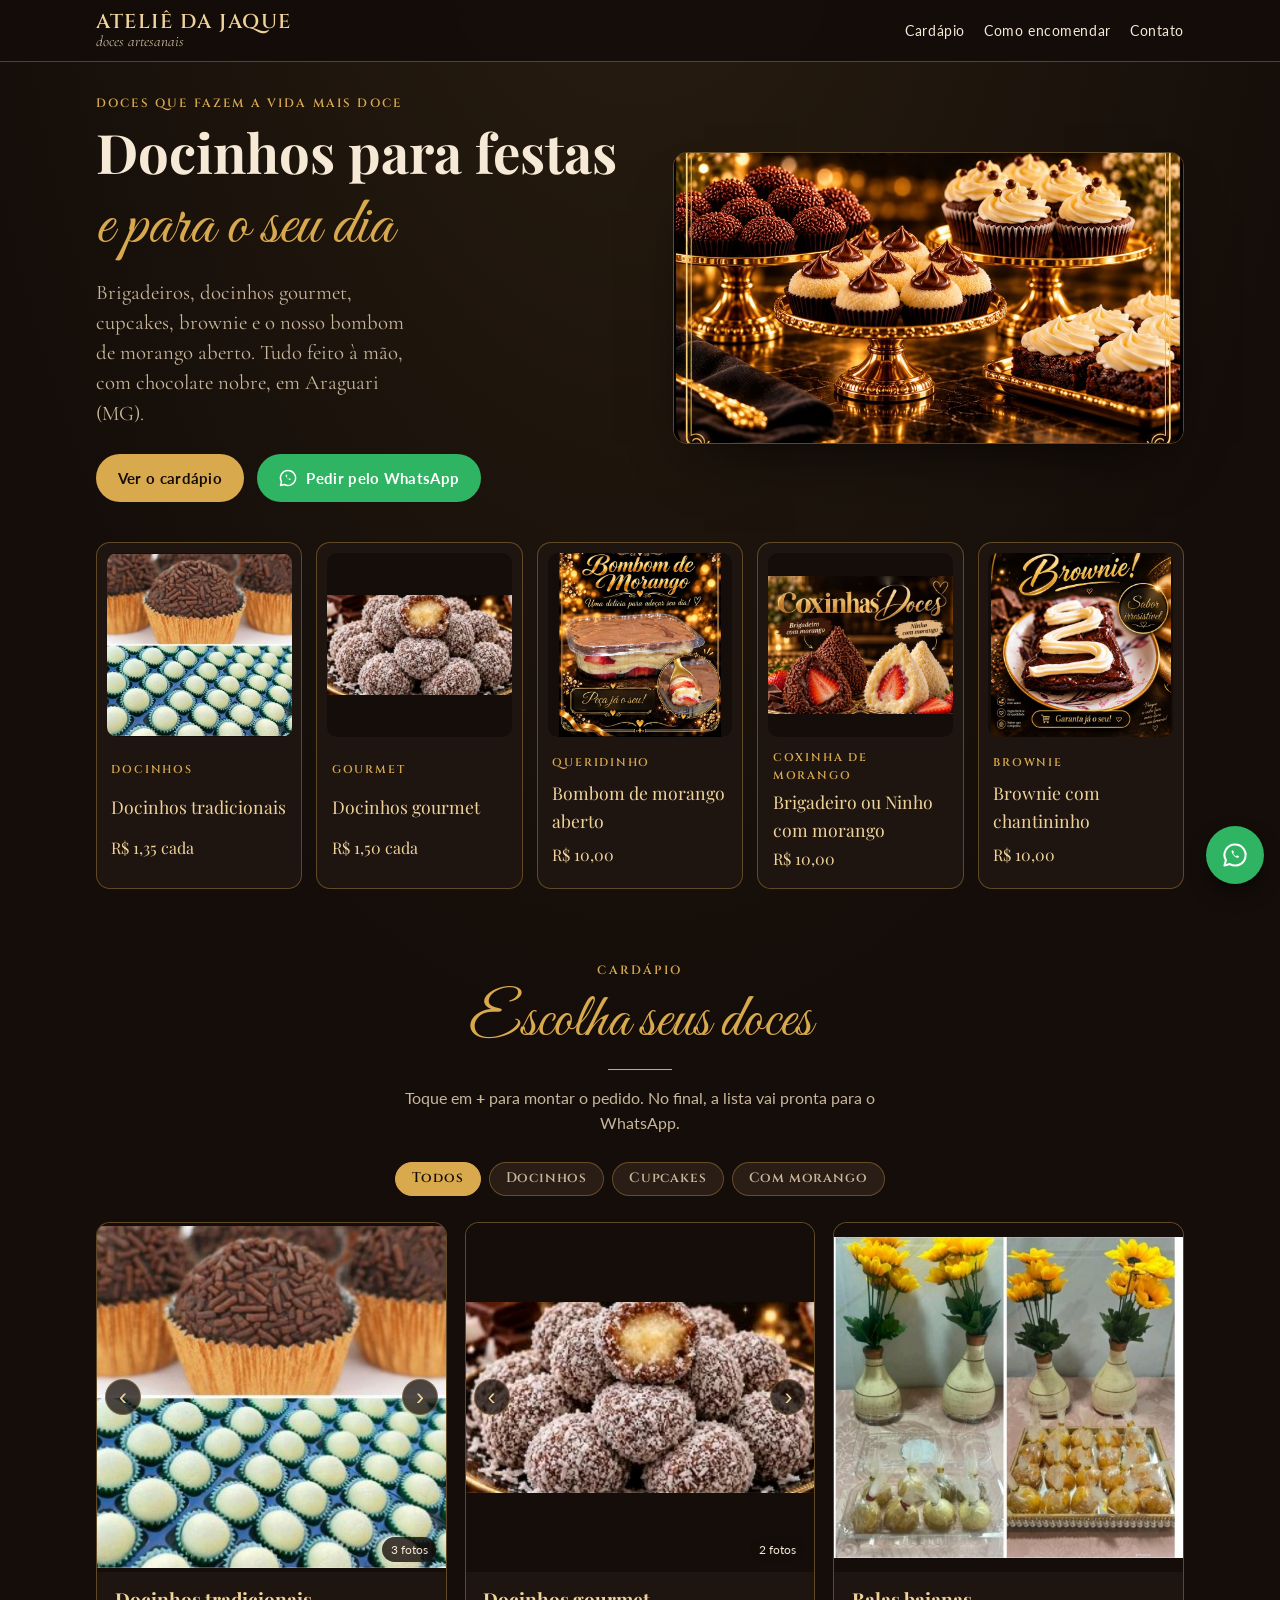
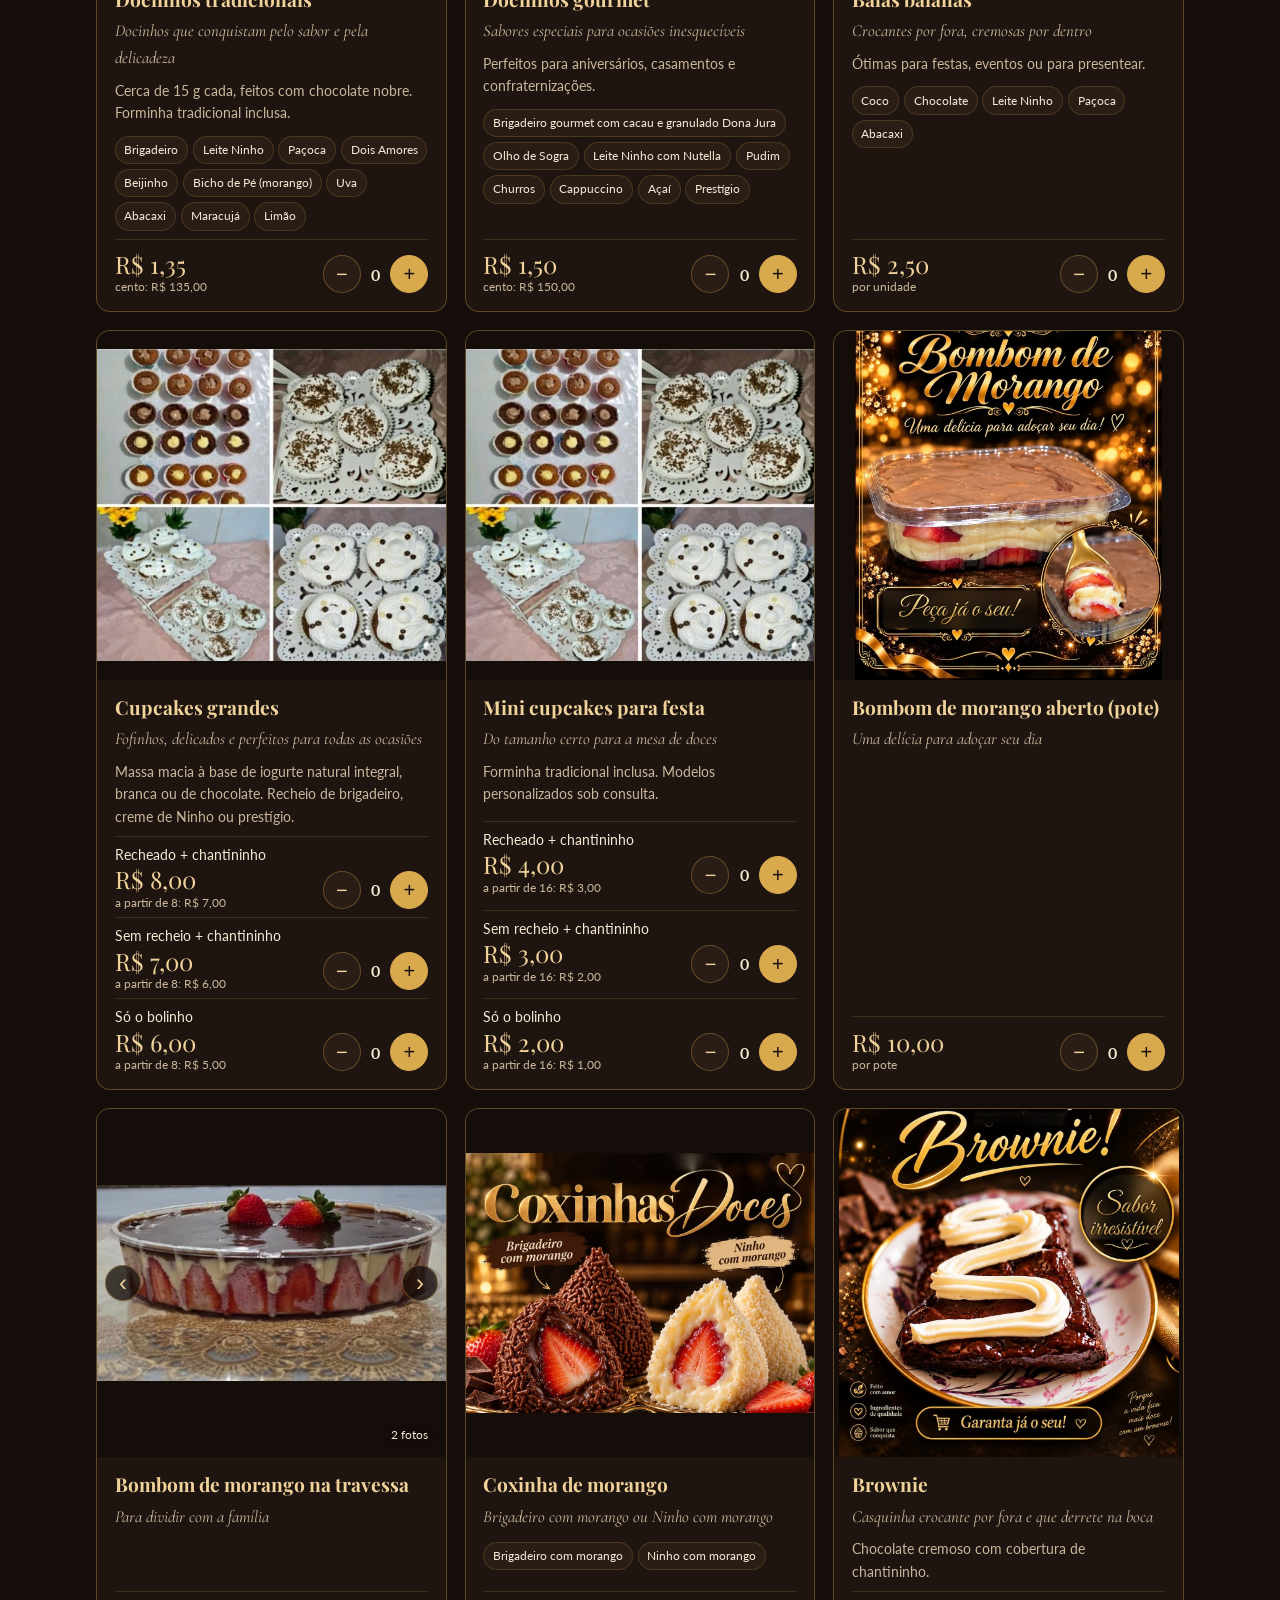
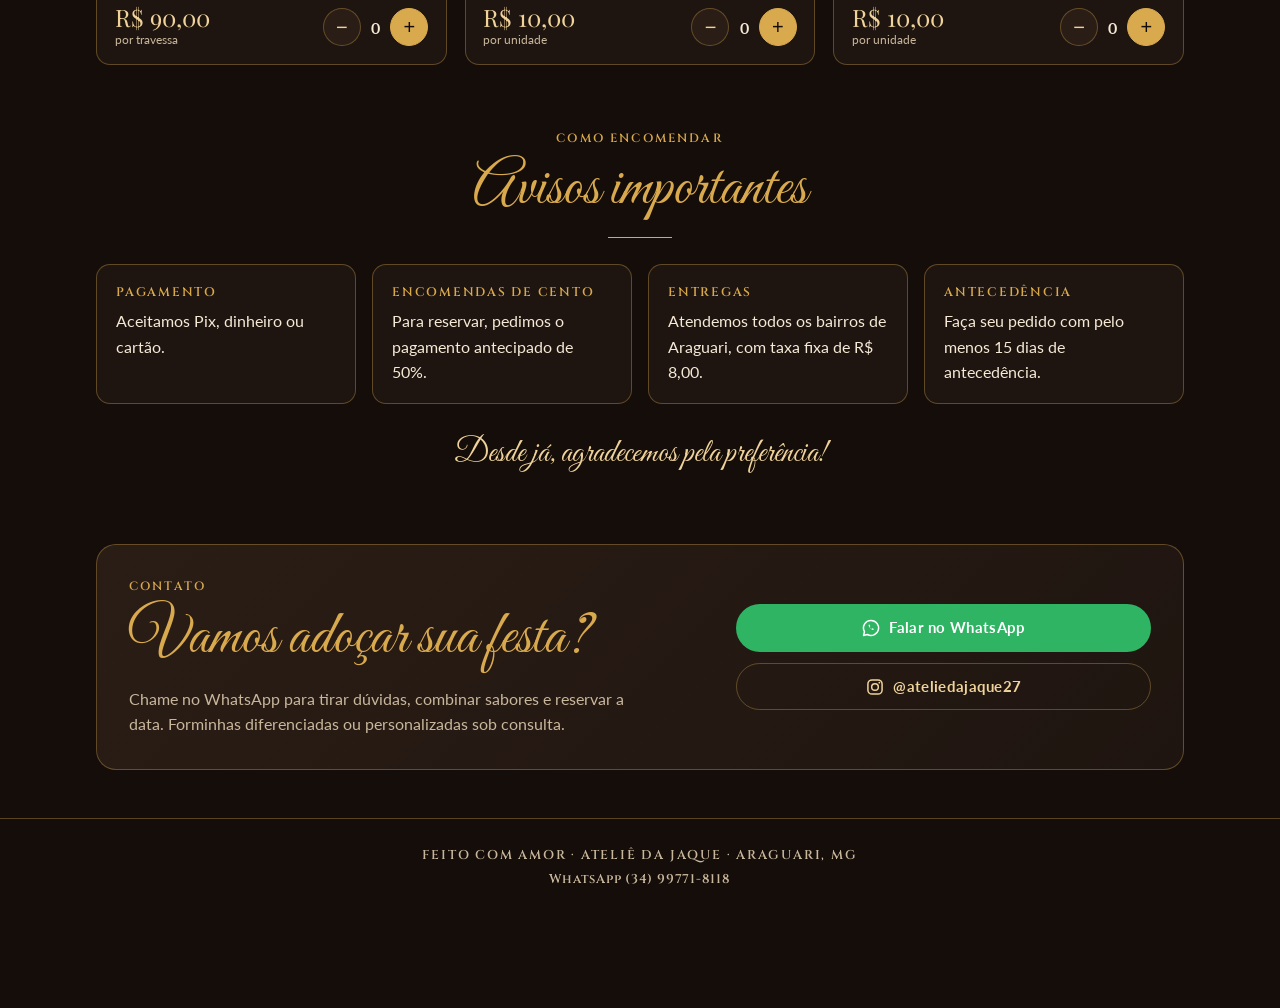
==== commit c10481dc: "Usa o endereço publicado: ateliedajaque.github.io/Ateli-da-Jaque Co-Authored-By: Claude Opus 5.5 <no" ====
--- a/index.html
+++ b/index.html
@@ -8,14 +8,14 @@
 <meta name="description" content="Ateliê da Jaque, em Araguari (MG): docinhos para festas e individuais, docinhos gourmet, cupcakes, brownie, coxinha de morango e bombom de morango aberto. Veja o cardápio com preços e encomende pelo WhatsApp.">
 <meta name="keywords" content="docinhos para festa, brigadeiro, docinhos gourmet, cupcake, brownie, bombom de morango aberto, coxinha de morango, bala baiana, encomenda de doces, doces Araguari, docinhos Araguari, confeitaria Araguari">
 <meta name="theme-color" content="#140d09">
-<link rel="canonical" href="https://ateliedajaque.github.io/">
+<link rel="canonical" href="https://ateliedajaque.github.io/Ateli-da-Jaque/">
 <meta property="og:type" content="website">
 <meta property="og:locale" content="pt_BR">
 <meta property="og:site_name" content="Ateliê da Jaque">
 <meta property="og:title" content="Ateliê da Jaque · Doces que fazem a vida mais doce">
 <meta property="og:description" content="Docinhos para festas, cupcakes, brownie e bombom de morango aberto. Veja o cardápio e peça pelo WhatsApp.">
-<meta property="og:url" content="https://ateliedajaque.github.io/">
-<meta property="og:image" content="https://ateliedajaque.github.io/img/og-ateliedajaque.jpg">
+<meta property="og:url" content="https://ateliedajaque.github.io/Ateli-da-Jaque/">
+<meta property="og:image" content="https://ateliedajaque.github.io/Ateli-da-Jaque/img/og-ateliedajaque.jpg">
 <meta property="og:image:width" content="1200">
 <meta property="og:image:height" content="630">
 <meta name="twitter:card" content="summary_large_image">
@@ -26,8 +26,8 @@
   "name": "Ateliê da Jaque",
   "slogan": "Doces que fazem a vida mais doce",
   "description": "Docinhos para festas e individuais, cupcakes, brownie, coxinha de morango e bombom de morango aberto.",
-  "url": "https://ateliedajaque.github.io/",
-  "image": "https://ateliedajaque.github.io/img/og-ateliedajaque.jpg",
+  "url": "https://ateliedajaque.github.io/Ateli-da-Jaque/",
+  "image": "https://ateliedajaque.github.io/Ateli-da-Jaque/img/og-ateliedajaque.jpg",
   "sameAs": ["https://www.instagram.com/ateliedajaque27/"],
   "priceRange": "R$",
   "paymentAccepted": "Pix, dinheiro, cartão",
@@ -35,7 +35,7 @@
   "telephone": "+55 34 99771-8118",
   "address": { "@type": "PostalAddress", "addressLocality": "Araguari", "addressRegion": "MG", "addressCountry": "BR" },
   "areaServed": "Araguari - MG",
-  "hasMenu": "https://ateliedajaque.github.io/#cardapio"
+  "hasMenu": "https://ateliedajaque.github.io/Ateli-da-Jaque/#cardapio"
 }
 </script>
 <link rel="preconnect" href="https://fonts.googleapis.com">
--- a/css/estilo.css
+++ b/css/estilo.css
@@ -119,9 +119,10 @@
   padding-block: 1.5rem;
   padding-left: max(16px, env(safe-area-inset-left, 0px));
   padding-right: max(16px, env(safe-area-inset-right, 0px));
-  display: grid; grid-template-columns: repeat(5, 1fr); gap: .9rem;
-}
-@media (max-width: 1000px) and (min-width: 761px) { .destaques { grid-template-columns: repeat(3, 1fr); } }
+  display: flex; flex-wrap: wrap; justify-content: center; gap: .9rem;
+}
+.destaques > .destaque { flex: 0 1 calc((100% - 3.6rem) / 5); min-width: 0; }
+@media (max-width: 1000px) and (min-width: 761px) { .destaques > .destaque { flex-basis: calc((100% - 1.8rem) / 3); } }
 .destaque {
   position: relative; display: grid; grid-template-rows: auto auto auto auto; gap: .15rem;
   text-decoration: none; color: var(--creme);
@@ -134,8 +135,8 @@
 .destaque-preco { font-family: var(--f-titulo); color: var(--ouro-claro); padding-inline: .3rem; font-variant-numeric: tabular-nums; }
 .destaque:hover { border-color: var(--ouro); }
 @media (max-width: 760px) {
-  .destaques { grid-template-columns: none; grid-auto-flow: column; grid-auto-columns: 78%; overflow-x: auto; scroll-snap-type: x mandatory; }
-  .destaque { scroll-snap-align: start; }
+  .destaques { flex-wrap: nowrap; justify-content: flex-start; overflow-x: auto; scroll-snap-type: x mandatory; }
+  .destaques > .destaque { flex: 0 0 78%; scroll-snap-align: start; }
 }
 
 /* seções */
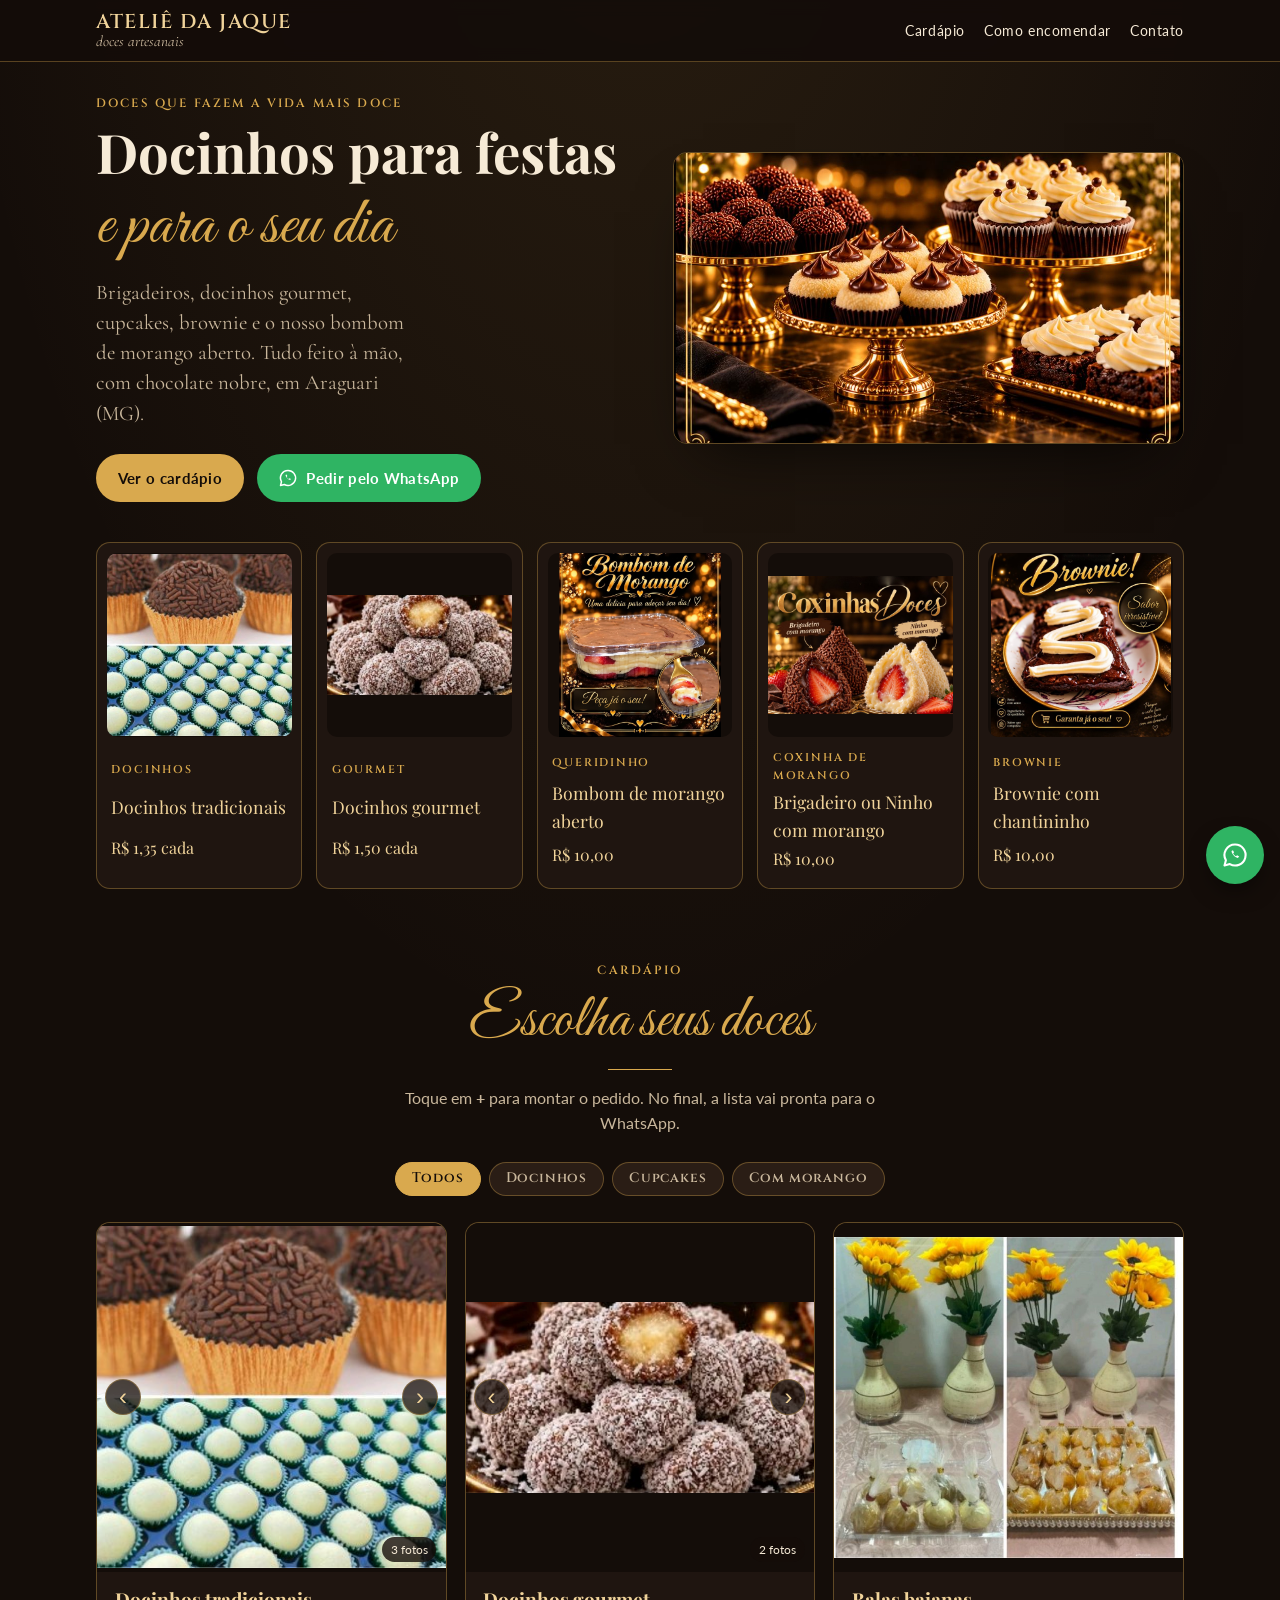
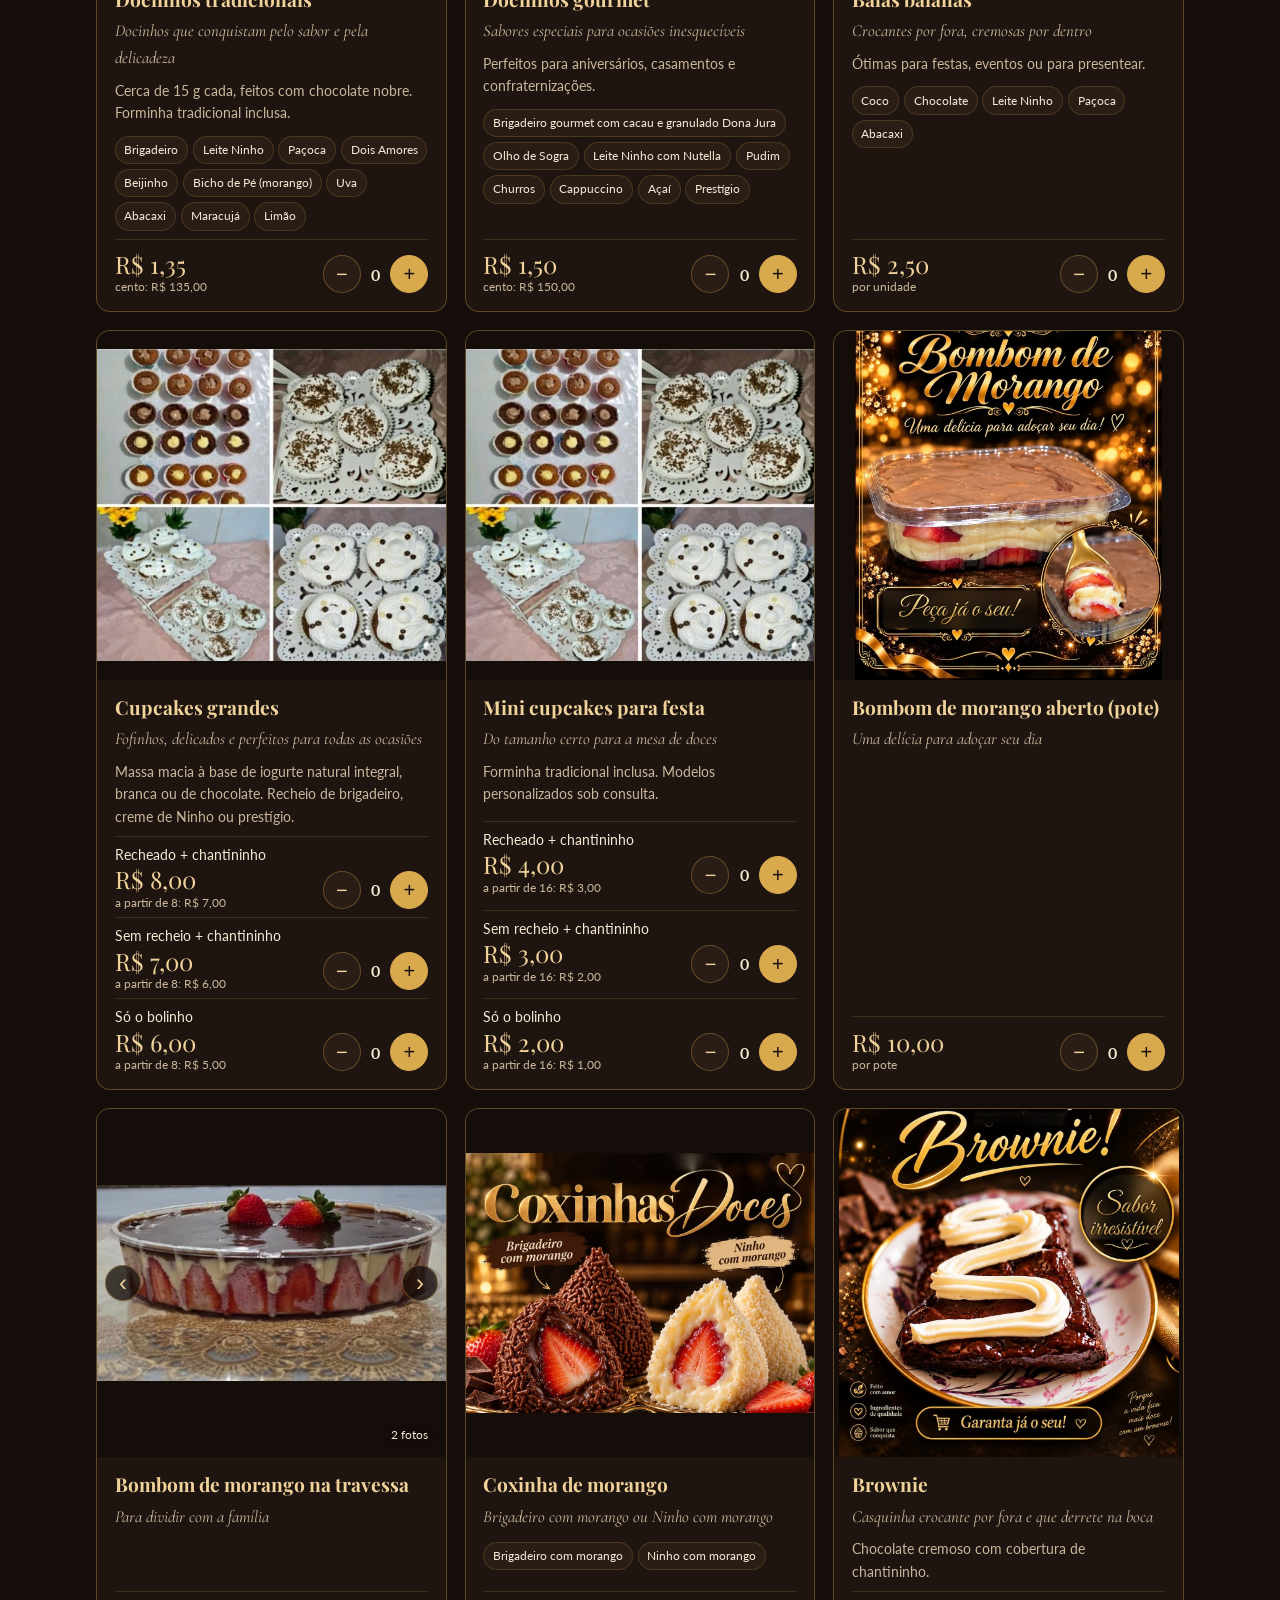
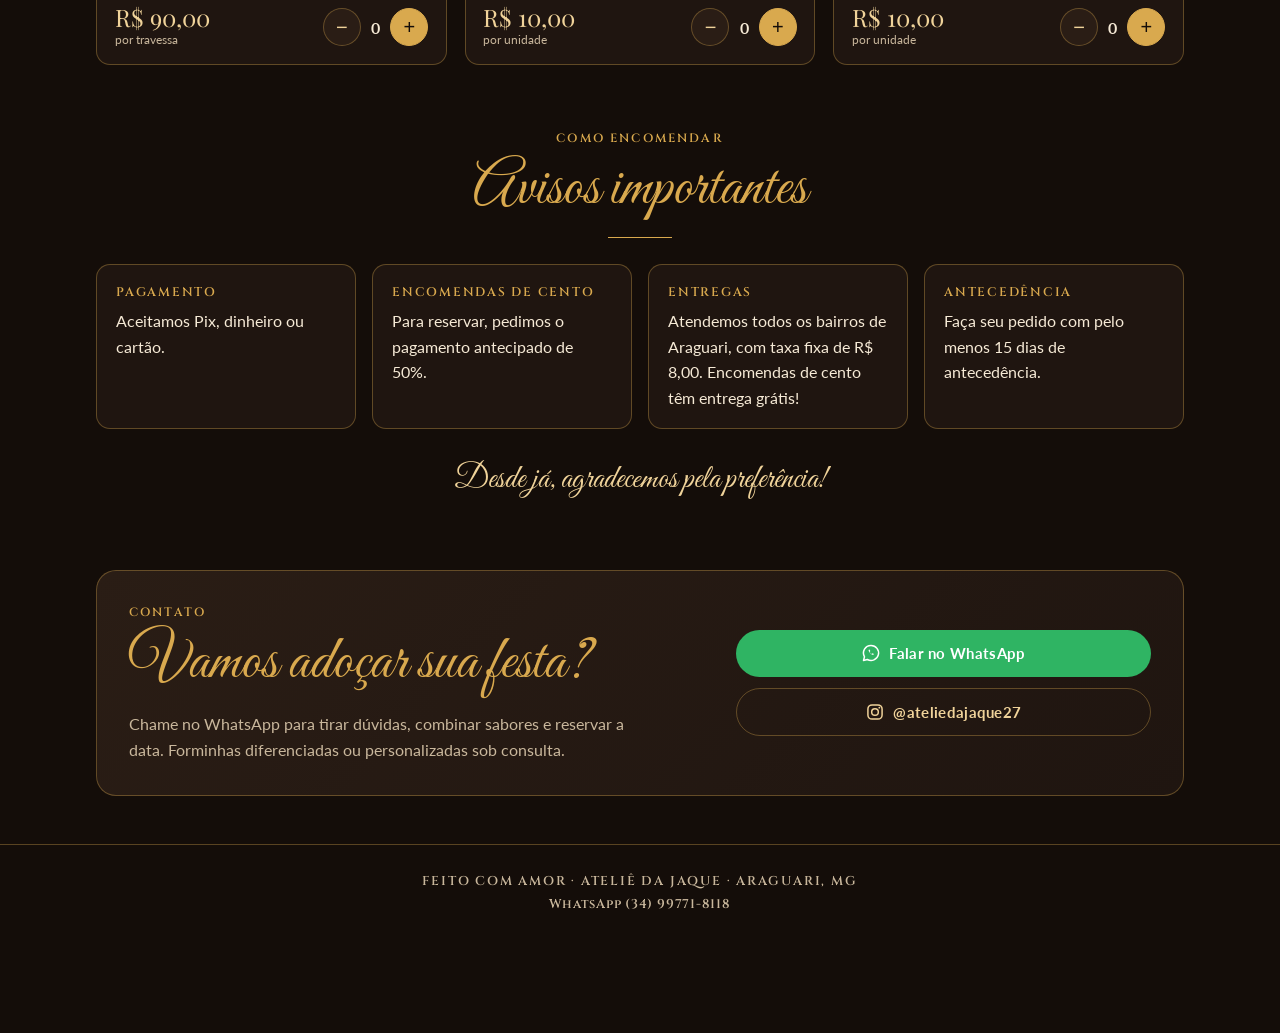
==== commit 2f1cba7b: "Avisa que encomendas de cento têm entrega grátis Co-Authored-By: Claude Opus 5.5 <noreply@anthropic." ====
--- a/index.html
+++ b/index.html
@@ -173,8 +173,8 @@
     <label class="campo" for="pedido-obs">Sabores e observações
       <textarea id="pedido-obs" rows="3" placeholder="Ex.: 50 brigadeiros e 50 beijinhos, entrega no bairro..."></textarea>
     </label>
-    <label class="check" for="pedido-entrega"><input id="pedido-entrega" type="checkbox" checked> Quero entrega (taxa fixa de R$ 8,00)</label>
-    <p class="sacola-nota">Valor estimado. A Jaque confirma o total e a data pelo WhatsApp.</p>
+    <label class="check" for="pedido-entrega"><input id="pedido-entrega" type="checkbox"> Quero entrega (taxa fixa de R$ 8,00)</label>
+    <p class="sacola-nota">Encomendas de cento têm entrega grátis! Valor estimado: a Jaque confirma o total e a data pelo WhatsApp.</p>
     <div class="sacola-acoes">
       <button class="btn btn-linha" id="sacola-limpar" type="button">Limpar</button>
       <a class="btn btn-zap" id="sacola-enviar" href="#contato" target="_blank" rel="noopener">Enviar pedido no WhatsApp</a>
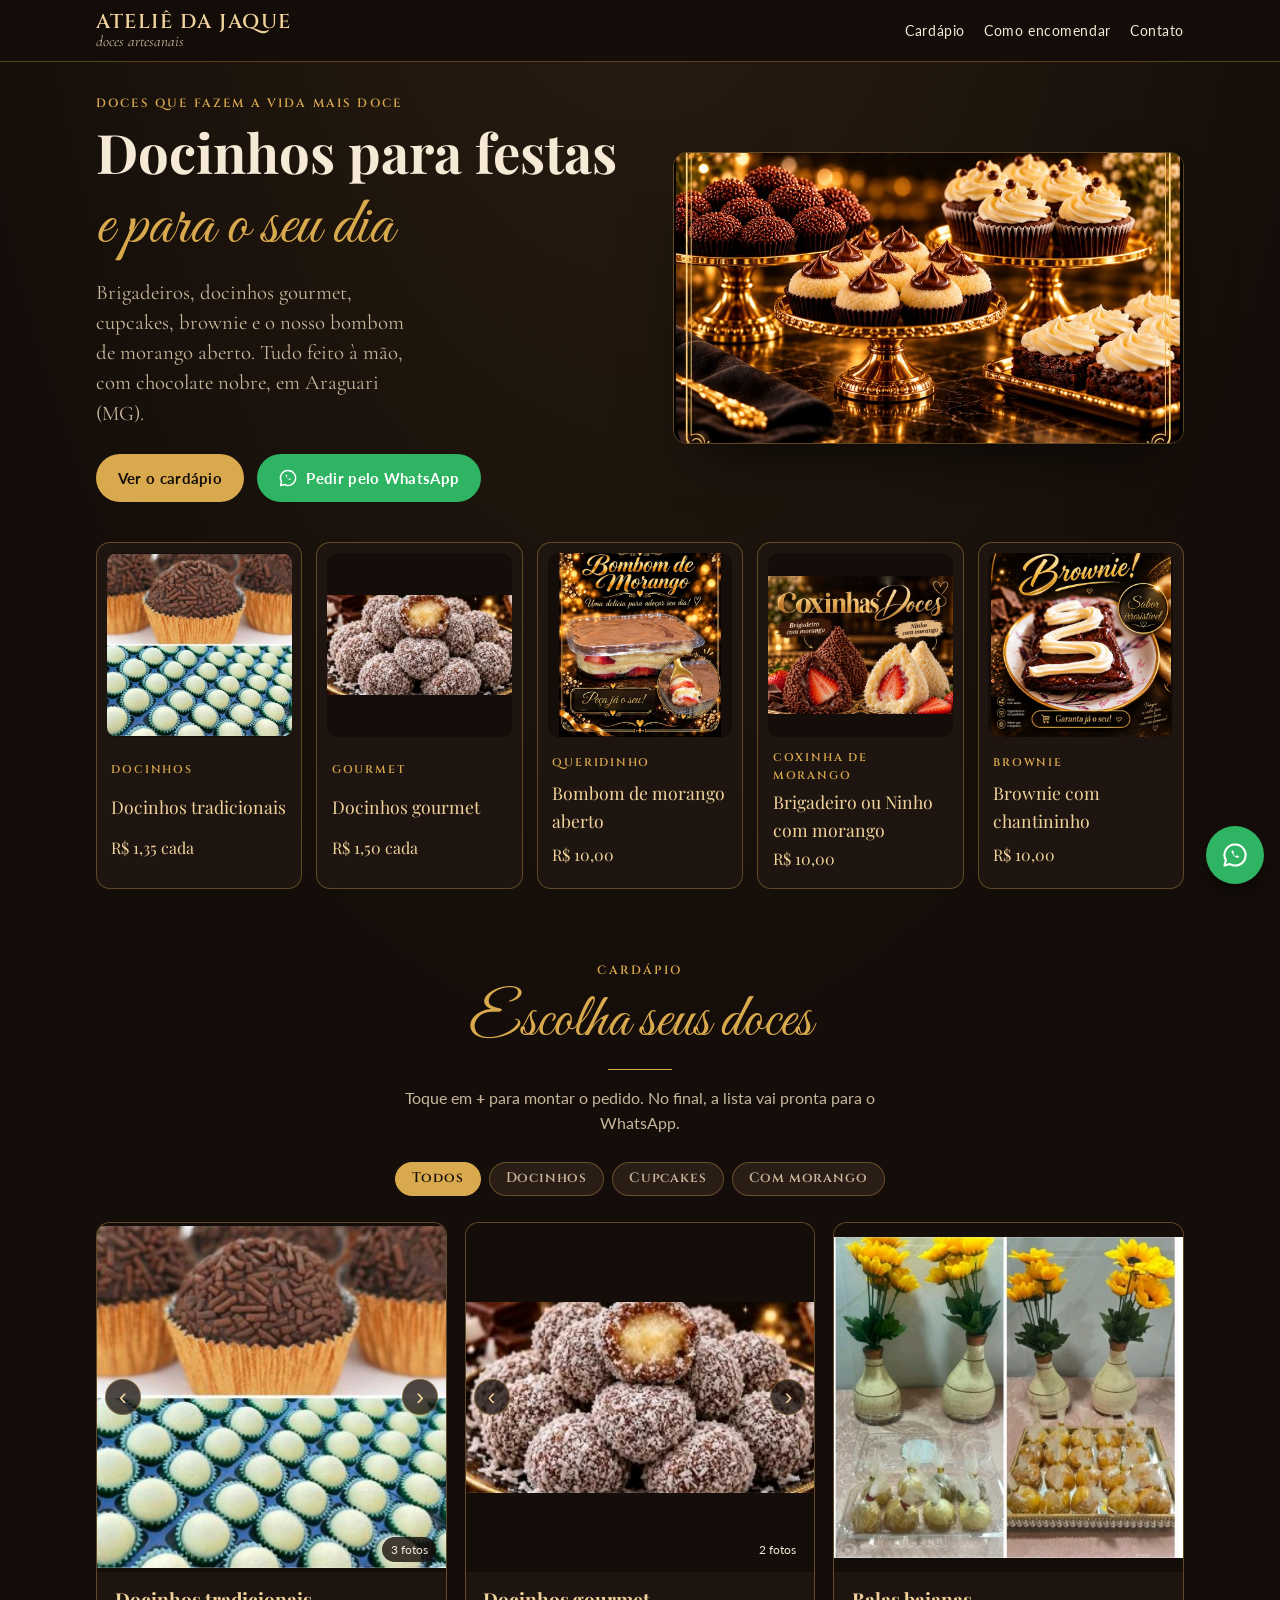
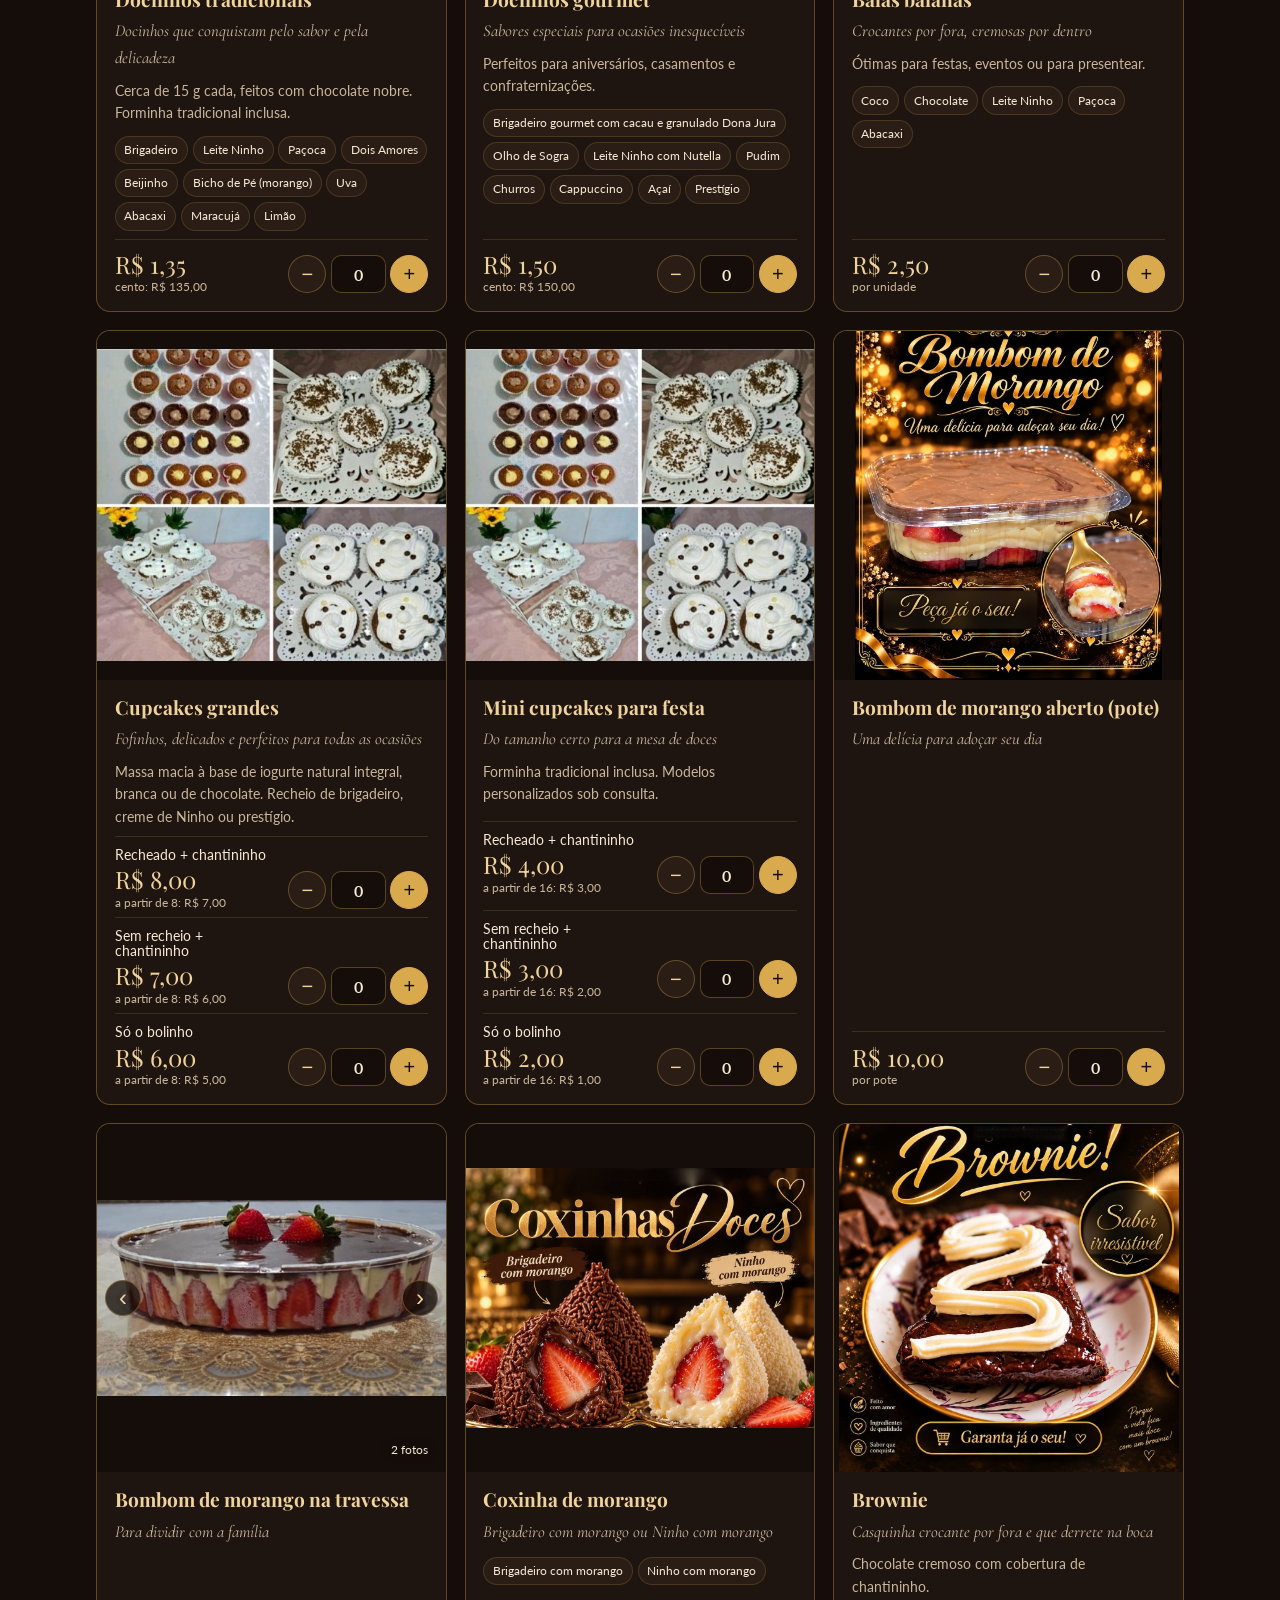
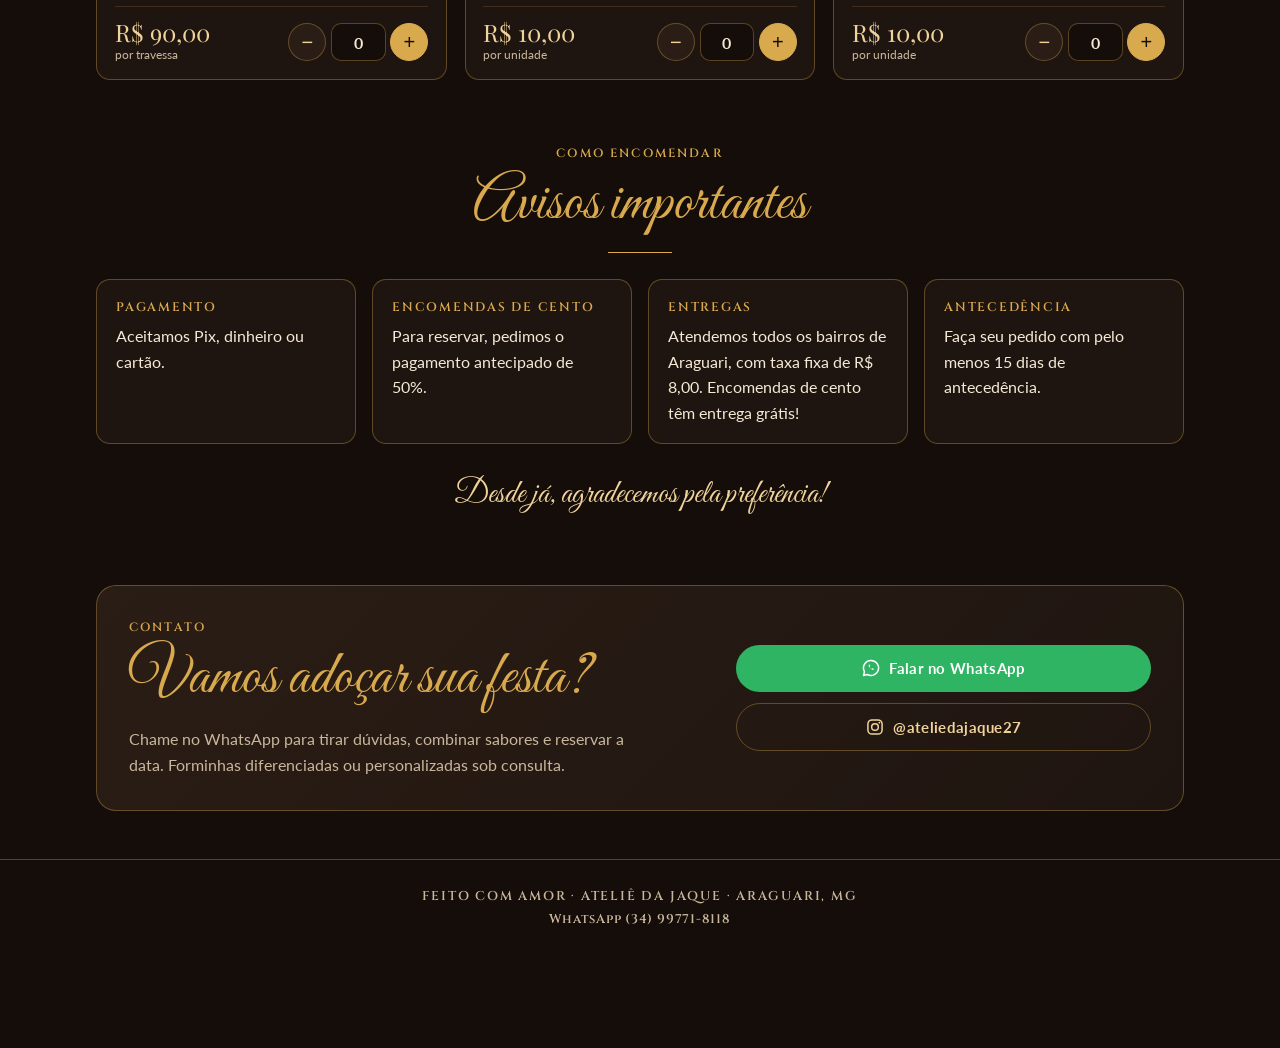
==== commit a4d7acac: "Força o navegador a baixar a versão nova do site Co-Authored-By: Claude Opus 5.5 <noreply@anthropic." ====
--- a/index.html
+++ b/index.html
@@ -41,7 +41,7 @@
 <link rel="preconnect" href="https://fonts.googleapis.com">
 <link rel="preconnect" href="https://fonts.gstatic.com" crossorigin>
 <link rel="stylesheet" href="https://fonts.googleapis.com/css2?family=Cinzel:wght@500;600;700&family=Great+Vibes&family=Playfair+Display:wght@600;700&family=Cormorant+Garamond:ital,wght@0,500;1,500&family=Lato:wght@400;700&display=swap">
-<link rel="stylesheet" href="css/estilo.css">
+<link rel="stylesheet" href="css/estilo.css?v=3">
 </head>
 <body>
 
@@ -171,10 +171,11 @@
       <input id="pedido-data" type="date">
     </label>
     <label class="campo" for="pedido-obs">Sabores e observações
+      <span class="obs-gratis">Pedidos a partir de 100 doces (um cento) têm entrega grátis!</span>
       <textarea id="pedido-obs" rows="3" placeholder="Ex.: 50 brigadeiros e 50 beijinhos, entrega no bairro..."></textarea>
     </label>
-    <label class="check" for="pedido-entrega"><input id="pedido-entrega" type="checkbox"> Quero entrega (taxa fixa de R$ 8,00)</label>
-    <p class="sacola-nota">Encomendas de cento têm entrega grátis! Valor estimado: a Jaque confirma o total e a data pelo WhatsApp.</p>
+    <label class="check" for="pedido-entrega"><input id="pedido-entrega" type="checkbox"> Quero entrega (R$ 8,00, grátis a partir de 100 doces)</label>
+    <p class="sacola-nota">Valor estimado: a Jaque confirma o total e a data pelo WhatsApp.</p>
     <div class="sacola-acoes">
       <button class="btn btn-linha" id="sacola-limpar" type="button">Limpar</button>
       <a class="btn btn-zap" id="sacola-enviar" href="#contato" target="_blank" rel="noopener">Enviar pedido no WhatsApp</a>
@@ -186,7 +187,7 @@
   <svg aria-hidden="true" viewBox="0 0 24 24"><path d="M12 3a9 9 0 0 0-7.8 13.5L3 21l4.6-1.2A9 9 0 1 0 12 3Z" fill="none" stroke="currentColor" stroke-width="1.8" stroke-linejoin="round"/><path d="M9 8.5c.3 2.6 2.6 5.2 5.4 6l1.2-1.2-1.8-1-1 .8c-1-.5-1.9-1.4-2.4-2.4l.8-1-1-1.8L9 8.5Z" fill="currentColor"/></svg>
 </a>
 
-<script src="js/cardapio.js"></script>
-<script src="js/app.js"></script>
+<script src="js/cardapio.js?v=3"></script>
+<script src="js/app.js?v=3"></script>
 </body>
 </html>
--- a/css/estilo.css
+++ b/css/estilo.css
@@ -200,7 +200,11 @@
   font-size: 1.25rem; line-height: 1; cursor: pointer;
 }
 .qtd button.mais { background: var(--ouro); color: var(--chocolate); border-color: var(--ouro); }
-.qtd output { min-width: 2.2ch; text-align: center; font-weight: 700; font-variant-numeric: tabular-nums; }
+.qtd input {
+  width: 3.4em; height: 38px; text-align: center; font: 700 1rem var(--f-texto); font-variant-numeric: tabular-nums;
+  color: var(--creme); background: var(--chocolate); border: 1px solid var(--linha); border-radius: 10px; -moz-appearance: textfield;
+}
+.qtd input::-webkit-outer-spin-button, .qtd input::-webkit-inner-spin-button { -webkit-appearance: none; margin: 0; }
 .produto.no-pedido { border-color: var(--ouro); }
 
 /* avisos */
@@ -281,3 +285,4 @@
 .secao h2 { font-family: var(--f-script); font-weight: 400; color: var(--ouro); font-size: clamp(2.6rem, 6vw, 3.8rem); line-height: 1.1; }
 .obrigado { font-family: var(--f-script); font-style: normal; font-size: 2rem; }
 .destaque-nome, .produto h3 { color: var(--ouro-claro); }
+.obs-gratis { color: var(--ouro-claro); font-weight: 700; font-size: .85rem; }
